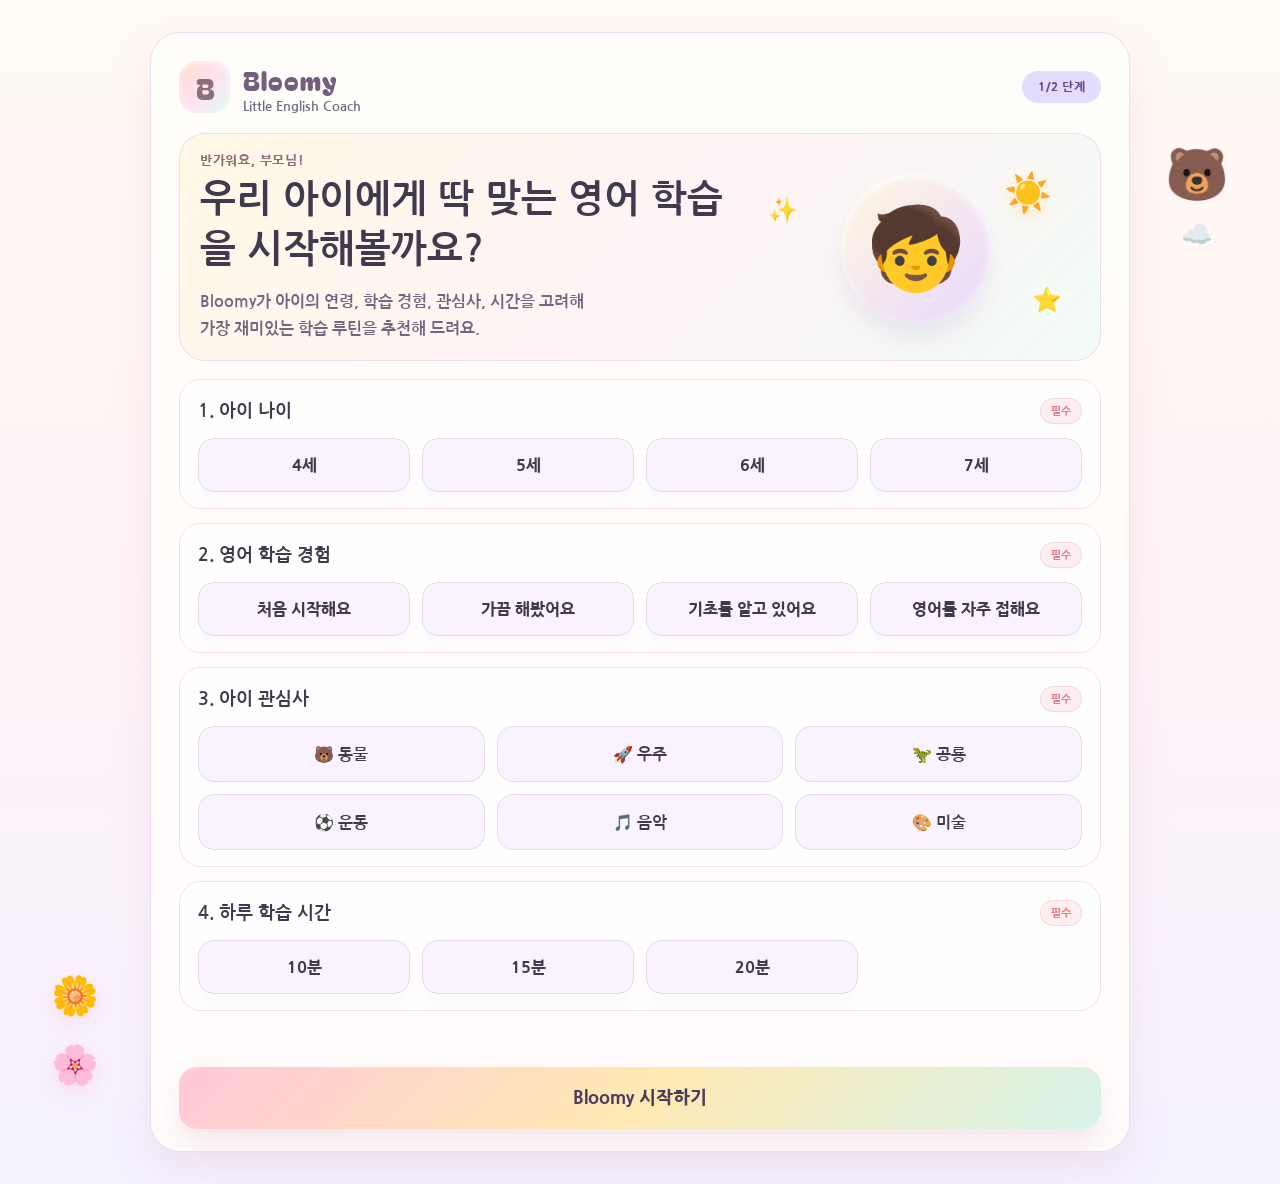
==== learning/index.html @ 1f830847 "feat: add BLOOMY learning frontend and content" ====
<!DOCTYPE html>
<html lang="ko">
  <head>
    <meta charset="UTF-8" />
    <meta name="viewport" content="width=device-width, initial-scale=1.0" />
    <title>Bloomy - 맞춤형 영어 학습</title>
    <link rel="preconnect" href="https://fonts.googleapis.com" />
    <link rel="preconnect" href="https://fonts.gstatic.com" crossorigin />
    <link href="https://fonts.googleapis.com/css2?family=Bagel+Fat+One&family=Nanum+Gothic:wght@400;700;800&display=swap" rel="stylesheet" />
    <link rel="stylesheet" href="./css/style.css" />
  </head>
  <body>
    <div class="page-shell">
      <div class="decor decor-left" aria-hidden="true">
        <span class="flower flower-lg">🌼</span>
        <span class="flower flower-sm">🌸</span>
      </div>
      <div class="decor decor-right" aria-hidden="true">
        <span class="bear">🐻</span>
        <span class="cloud">☁️</span>
      </div>

      <main class="app-card">
        <header class="topbar">
          <div class="brand-wrap">
            <div class="brand-mark">B</div>
            <div>
              <p class="brand-name">Bloomy</p>
              <p class="brand-subtitle">Little English Coach</p>
            </div>
          </div>
          <span id="stepBadge" class="step-badge">1/2 단계</span>
        </header>

        <section id="profileScreen" class="screen active-screen">
          <section class="hero">
            <div class="hero-text">
              <p class="eyebrow">반가워요, 부모님!</p>
              <h1>우리 아이에게 딱 맞는 영어 학습을 시작해볼까요?</h1>
              <p class="hero-description">
                Bloomy가 아이의 연령, 학습 경험, 관심사, 시간을 고려해<br />
                가장 재미있는 학습 루틴을 추천해 드려요.
              </p>
            </div>
            <div class="hero-illustration" aria-hidden="true">
              <div class="sun">☀️</div>
              <div class="kid-bubble">🧒</div>
              <div class="sparkles">
                <span>✨</span>
                <span>⭐</span>
              </div>
            </div>
          </section>

          <form id="onboardingForm" novalidate>
            <section class="form-section">
              <div class="section-title-row">
                <h2>1. 아이 나이</h2>
                <span class="required-dot">필수</span>
              </div>
              <div class="choice-grid age-grid" data-group="age">
                <button type="button" class="choice-btn" data-value="4세">4세</button>
                <button type="button" class="choice-btn" data-value="5세">5세</button>
                <button type="button" class="choice-btn" data-value="6세">6세</button>
                <button type="button" class="choice-btn" data-value="7세">7세</button>
              </div>
            </section>

            <section class="form-section">
              <div class="section-title-row">
                <h2>2. 영어 학습 경험</h2>
                <span class="required-dot">필수</span>
              </div>
              <div class="choice-grid experience-grid" data-group="experience">
                <button type="button" class="choice-btn" data-value="처음 시작해요">처음 시작해요</button>
                <button type="button" class="choice-btn" data-value="가끔 해봤어요">가끔 해봤어요</button>
                <button type="button" class="choice-btn" data-value="기초를 알고 있어요">기초를 알고 있어요</button>
                <button type="button" class="choice-btn" data-value="영어를 자주 접해요">영어를 자주 접해요</button>
              </div>
            </section>

            <section class="form-section">
              <div class="section-title-row">
                <h2>3. 아이 관심사</h2>
                <span class="required-dot">필수</span>
              </div>
              <div class="interest-grid">
                <label class="interest-item">
                  <input type="checkbox" value="동물" />
                  <span>🐻 동물</span>
                </label>
                <label class="interest-item">
                  <input type="checkbox" value="우주" />
                  <span>🚀 우주</span>
                </label>
                <label class="interest-item">
                  <input type="checkbox" value="공룡" />
                  <span>🦖 공룡</span>
                </label>
                <label class="interest-item">
                  <input type="checkbox" value="운동" />
                  <span>⚽ 운동</span>
                </label>
                <label class="interest-item">
                  <input type="checkbox" value="음악" />
                  <span>🎵 음악</span>
                </label>
                <label class="interest-item">
                  <input type="checkbox" value="미술" />
                  <span>🎨 미술</span>
                </label>
              </div>
            </section>

            <section class="form-section">
              <div class="section-title-row">
                <h2>4. 하루 학습 시간</h2>
                <span class="required-dot">필수</span>
              </div>
              <div class="choice-grid time-grid" data-group="studyTime">
                <button type="button" class="choice-btn" data-value="10분">10분</button>
                <button type="button" class="choice-btn" data-value="15분">15분</button>
                <button type="button" class="choice-btn" data-value="20분">20분</button>
              </div>
            </section>

            <div id="formMessage" class="form-message" role="alert" aria-live="polite"></div>

            <button type="submit" class="submit-btn">Bloomy 시작하기</button>
          </form>
        </section>

        <section id="diagnosisScreen" class="screen hidden-screen" aria-live="polite">
          <div class="diagnosis-header">
            <div>
              <p class="eyebrow">초기 진단</p>
              <h2>우리 아이의 영어 학습 시작점을 알아봐요</h2>
            </div>
            <span class="progress-pill">2/2 단계</span>
          </div>

          <div id="diagnosisMessage" class="form-message diagnosis-message" role="alert" aria-live="polite"></div>

          <div class="diagnosis-questions">
            <article class="question-card" data-question="q1">
              <h3>1. 아이가 영어 알파벳을 어느 정도 알고 있나요?</h3>
              <div class="answer-list">
                <button type="button" class="answer-btn" data-question="q1" data-value="알파벳을 거의 몰라요.">알파벳을 거의 몰라요.</button>
                <button type="button" class="answer-btn" data-question="q1" data-value="일부 알파벳을 알아요.">일부 알파벳을 알아요.</button>
                <button type="button" class="answer-btn" data-question="q1" data-value="대문자와 소문자를 대부분 알아요.">대문자와 소문자를 대부분 알아요.</button>
                <button type="button" class="answer-btn" data-question="q1" data-value="알파벳을 읽고 말할 수 있어요.">알파벳을 읽고 말할 수 있어요.</button>
              </div>
            </article>

            <article class="question-card" data-question="q2">
              <h3>2. 파닉스(알파벳 소리)를 접해본 적이 있나요?</h3>
              <div class="answer-list">
                <button type="button" class="answer-btn" data-question="q2" data-value="아직 접해본 적 없어요.">아직 접해본 적 없어요.</button>
                <button type="button" class="answer-btn" data-question="q2" data-value="노래나 영상으로 들어봤어요.">노래나 영상으로 들어봤어요.</button>
                <button type="button" class="answer-btn" data-question="q2" data-value="알파벳 소리를 조금 알아요.">알파벳 소리를 조금 알아요.</button>
                <button type="button" class="answer-btn" data-question="q2" data-value="간단한 단어의 소리를 읽어본 적 있어요.">간단한 단어의 소리를 읽어본 적 있어요.</button>
              </div>
            </article>

            <article class="question-card" data-question="q3">
              <h3>3. 영어 그림책이나 리더스를 읽어본 경험이 있나요?</h3>
              <div class="answer-list">
                <button type="button" class="answer-btn" data-question="q3" data-value="거의 없어요.">거의 없어요.</button>
                <button type="button" class="answer-btn" data-question="q3" data-value="그림 위주로 함께 본 적 있어요.">그림 위주로 함께 본 적 있어요.</button>
                <button type="button" class="answer-btn" data-question="q3" data-value="영어 단어가 있는 책을 함께 읽어요.">영어 단어가 있는 책을 함께 읽어요.</button>
                <button type="button" class="answer-btn" data-question="q3" data-value="간단한 영어 문장을 읽어본 적 있어요.">간단한 영어 문장을 읽어본 적 있어요.</button>
              </div>
            </article>

            <article class="question-card" data-question="q4">
              <h3>4. 영어로 간단한 질문을 하면 아이가 어떻게 반응하나요?</h3>
              <div class="answer-list">
                <button type="button" class="answer-btn" data-question="q4" data-value="거의 반응하지 않아요.">거의 반응하지 않아요.</button>
                <button type="button" class="answer-btn" data-question="q4" data-value="표정이나 행동으로 반응해요.">표정이나 행동으로 반응해요.</button>
                <button type="button" class="answer-btn" data-question="q4" data-value="한국어로 대답해요.">한국어로 대답해요.</button>
                <button type="button" class="answer-btn" data-question="q4" data-value="영어 단어나 짧은 문장으로 대답해요.">영어 단어나 짧은 문장으로 대답해요.</button>
              </div>
            </article>

            <article class="question-card" data-question="q5">
              <h3>5. 아이가 익숙한 영어 단어나 표현을 얼마나 이해하나요?</h3>
              <div class="answer-list">
                <button type="button" class="answer-btn" data-question="q5" data-value="아는 표현이 거의 없어요.">아는 표현이 거의 없어요.</button>
                <button type="button" class="answer-btn" data-question="q5" data-value="인사나 간단한 단어를 알아들어요.">인사나 간단한 단어를 알아들어요.</button>
                <button type="button" class="answer-btn" data-question="q5" data-value="익숙한 단어와 짧은 표현을 이해해요.">익숙한 단어와 짧은 표현을 이해해요.</button>
                <button type="button" class="answer-btn" data-question="q5" data-value="간단한 영어 지시나 문장을 이해해요.">간단한 영어 지시나 문장을 이해해요.</button>
              </div>
            </article>
          </div>

          <div class="step-actions">
            <button type="button" id="backToProfileBtn" class="secondary-btn">이전 단계</button>
            <button type="button" id="nextDiagnosisBtn" class="submit-btn small-btn" disabled>결과 확인하기</button>
          </div>
        </section>

        <aside id="resultSummary" class="summary-card hidden" aria-live="polite">
          <div class="summary-header">
            <span class="summary-icon">🌟</span>
            <h3>초기 학습 단계 가설</h3>
          </div>
          <p class="summary-note">2주간의 실제 학습 반응을 통해 조정됩니다.</p>
          <ul id="summaryList" class="summary-list"></ul>
          <div class="summary-actions">
            <button type="button" id="showCurriculumBtn" class="submit-btn small-btn">맞춤 커리큘럼 확인하기</button>
          </div>
        </aside>

        <section id="curriculumScreen" class="screen hidden-screen">
          <div class="curriculum-header">
            <div>
              <p class="eyebrow">예시 커리큘럼</p>
              <h2>우리 아이 맞춤 영어 학습 플랜</h2>
            </div>
            <span class="progress-pill">4주 플랜</span>
          </div>

          <div class="curriculum-note-box">
            <p>
              이 커리큘럼은 현재 입력한 아이 정보와 진단 답변을 바탕으로 구성한
              프론트엔드 예시 화면입니다. AI가 실제로 생성한 결과가 아니라, 이후 백엔드와 연결할 수 있는 구조로 준비한 예시입니다.
            </p>
          </div>

          <div id="curriculumProfile" class="profile-summary-grid"></div>

          <div id="curriculumList" class="curriculum-list"></div>

          <div class="step-actions">
            <button type="button" id="backToDiagnosisBtn" class="secondary-btn">이전으로</button>
            <button type="button" id="curriculumParentDashboardBtn" class="secondary-btn">부모님 리포트</button>
            <button type="button" id="goTodayLearningBtn" class="submit-btn small-btn">오늘의 학습 시작하기</button>
          </div>
        </section>

        <section id="todayLearningScreen" class="screen hidden-screen">
          <div class="curriculum-header">
            <div>
              <p class="eyebrow">오늘의 학습</p>
              <h2>오늘의 Bloomy 미니 러닝</h2>
            </div>
            <span class="progress-pill">맞춤형 예시</span>
          </div>

          <div class="learning-progress-wrap" aria-live="polite">
            <div class="learning-progress-label"><span id="learningProgressLabel">학습 홈</span><span id="learningStarCount">⭐ 0</span></div>
            <div class="learning-progress-track"><span id="learningProgressBar"></span></div>
          </div>

          <div class="learning-step learning-home-page">
            <div class="learning-home-rocket" aria-hidden="true">🚀</div>
            <p class="eyebrow">오늘의 미션</p>
            <h3>별을 모으러 출발해 볼까요?</h3>
            <p id="todayLearningSummary" class="learning-summary">관심사에 맞춘 오늘의 영어 학습을 준비했어요.</p>
            <p id="learningStorageMessage" class="storage-message hidden" role="status"></p>
            <div class="home-mission-list"><span>📚 단어 3개</span><span>💬 표현 2개</span><span>🧩 퀴즈 3개</span></div>
            <div class="home-stats-grid" aria-live="polite">
              <div class="home-stat-card"><span>오늘 진행</span><strong id="todayProgressValue">0%</strong></div>
              <div class="home-stat-card"><span>오늘 상태</span><strong id="todayStatusValue">학습 전</strong></div>
              <div class="home-stat-card"><span>이번 주</span><strong id="weeklyDaysValue">0일</strong></div>
              <div class="home-stat-card"><span>연속 학습</span><strong id="streakValue">0일</strong></div>
              <div class="home-stat-card"><span>배운 단어</span><strong id="totalWordsValue">0개</strong></div>
              <div class="home-stat-card"><span>배운 표현</span><strong id="totalPhrasesValue">0개</strong></div>
              <div class="home-stat-card"><span>최근 정답률</span><strong id="recentAccuracyValue">데이터 없음</strong></div>
            </div>
            <section class="recommendation-card" aria-live="polite">
              <div class="recommendation-title-row"><div><p class="eyebrow">오늘의 맞춤 추천</p><h4 id="recommendationTitle">추천을 준비하고 있어요</h4></div><span id="recommendationLevel" class="level-badge">진단 기반</span></div>
              <p id="recommendationReason" class="recommendation-reason"></p>
              <div class="recommendation-details"><p><strong>추천 단어</strong><span id="recommendedWords">데이터 없음</span></p><p><strong>추천 표현</strong><span id="recommendedPhrases">데이터 없음</span></p><p><strong>예상 시간</strong><span id="recommendedTime">데이터 없음</span></p><p><strong>학습 개선점</strong><span id="recommendedImprovement">이전 기록이 아직 없어요.</span></p></div>
              <p id="recommendationSource" class="recommendation-source">브라우저 학습 기록 기반 규칙 추천 · AI 코치 계정 연결 후 분석할 수 있어요.</p>
              <div class="ai-recommendation-controls"><p id="aiRecommendationStatus" class="ai-status" role="status">부모님 대시보드에서 계정을 연결하면 AI 코치 분석을 사용할 수 있어요.</p><button type="button" id="refreshAiRecommendationBtn" class="secondary-btn">AI 코치 분석 다시 받기 ✨</button></div>
            </section>
            <button type="button" id="startLearningPagesBtn" class="submit-btn learning-primary-btn">학습 시작하기 🌟</button>
            <button type="button" id="parentDashboardBtn" class="secondary-btn dashboard-entry-btn">부모님 학습 대시보드 📊</button>
          </div>

          <div class="learning-step">
            <div class="learning-step-header">
              <span class="step-number">STEP 1</span>
              <h3>오늘의 영어 단어</h3>
            </div>
            <div id="wordCardList" class="word-card-list"></div>
            <div class="learning-nav"><button type="button" id="wordBackBtn" class="secondary-btn">학습 홈</button><button type="button" id="wordNextBtn" class="submit-btn small-btn">다음: 표현 배우기</button></div>
          </div>

          <div class="learning-step">
            <div class="learning-step-header">
              <span class="step-number">STEP 2</span>
              <h3>영어 표현 따라 하기</h3>
            </div>
            <div id="phraseList" class="phrase-list"></div>
            <div class="learning-nav"><button type="button" id="phraseBackBtn" class="secondary-btn">이전: 단어</button><button type="button" id="phraseNextBtn" class="submit-btn small-btn">다음: 그림 퀴즈</button></div>
          </div>

          <div class="learning-step">
            <div class="learning-step-header">
              <span class="step-number">STEP 3</span>
              <h3>그림 퀴즈</h3>
            </div>
            <p id="quizQuestionCount" class="quiz-question-count" aria-live="polite"></p>
            <div id="quizList" class="quiz-list"></div>
            <div class="quiz-actions">
              <button type="button" id="checkQuizBtn" class="submit-btn small-btn">다음 문제</button>
            </div>
            <div id="quizFeedback" class="quiz-feedback" aria-live="polite"></div>
            <div class="learning-nav"><button type="button" id="quizBackBtn" class="secondary-btn">이전: 표현</button></div>
          </div>

          <div id="completionStep" class="learning-step completion-step hidden">
            <div class="learning-step-header">
              <span class="step-number">STEP 4</span>
              <h3>오늘의 학습 완료</h3>
            </div>
            <div class="completion-card">
              <div class="star-display">⭐ <span id="finalStarCount">0</span></div>
              <p class="completion-title">오늘의 학습을 잘 마쳤어요!</p>
              <p id="completionSummary" class="completion-summary">오늘 배운 단어와 표현을 다시 한 번 따라 해 보세요.</p>
              <h4>오늘 배운 단어</h4><ul id="completionList" class="completion-list"></ul>
              <h4>오늘 배운 표현</h4><ul id="completionPhraseList" class="completion-list"></ul>
              <div class="learning-nav"><button type="button" id="completionBackBtn" class="secondary-btn">퀴즈 다시 보기</button><button type="button" id="completionHomeBtn" class="submit-btn small-btn">홈으로 돌아가기</button></div>
            </div>
          </div>

          <div class="step-actions">
            <button type="button" id="learningHomeBtn" class="secondary-btn">학습 홈</button>
          </div>
          <p class="image-attribution">All emojis designed by <a href="https://openmoji.org" target="_blank" rel="noreferrer">OpenMoji</a> – the open-source emoji and icon project. License: <a href="https://creativecommons.org/licenses/by-sa/4.0/" target="_blank" rel="noreferrer">CC BY-SA 4.0</a></p>
        </section>

        <section id="parentDashboardScreen" class="screen hidden-screen" aria-live="polite">
          <div class="curriculum-header dashboard-header">
            <div><p class="eyebrow">보호자 전용</p><h2>우리 아이 학습 리포트</h2><p id="dashboardProfileLine" class="dashboard-profile-line"></p></div>
            <span class="progress-pill">실제 저장 기록</span>
          </div>
          <p id="dashboardStorageMessage" class="storage-message hidden" role="status"></p>
          <section class="dashboard-section"><h3>전체 학습 현황</h3><div id="dashboardSummaryCards" class="dashboard-summary-grid"></div></section>
          <section class="dashboard-section"><div class="dashboard-section-heading"><h3>이번 주 학습</h3><p id="weeklySummaryText">이번 주 기록을 모으고 있어요.</p></div><div id="weeklyChart" class="weekly-chart" aria-label="요일별 학습 시간"></div></section>
          <section class="dashboard-section dashboard-columns">
            <article class="dashboard-panel"><h3>단어 성취도</h3><div id="wordAchievementList" class="achievement-list"></div></article>
            <article class="dashboard-panel"><h3>복습하면 좋은 단어</h3><div id="weakWordList" class="weak-word-list"></div></article>
          </section>
          <section class="dashboard-section ai-connection-panel">
            <div><p class="eyebrow">보호자 계정</p><h3>AI 코치 연결</h3><p>계정은 AI 요청 인증에만 사용해요. 아이 이름은 AI 분석 요청에 포함하지 않습니다.</p></div>
            <p id="aiAuthStatus" class="ai-status" role="status">로그인하면 서버 AI 코치 분석을 사용할 수 있어요.</p>
            <form id="aiAuthForm" class="ai-auth-form">
              <label>이메일<input id="aiAuthEmail" name="email" type="email" autocomplete="email" required maxlength="254"></label>
              <label>비밀번호<input id="aiAuthPassword" name="password" type="password" autocomplete="current-password" required minlength="6" maxlength="128"></label>
              <div class="ai-auth-actions"><button type="submit" id="aiAuthSubmitBtn" class="submit-btn small-btn">로그인</button><button type="button" id="aiAuthModeBtn" class="secondary-btn">계정 만들기</button></div>
            </form>
            <button type="button" id="aiAuthDisconnectBtn" class="secondary-btn hidden">연결 해제</button>
          </section>
          <section class="dashboard-section recommendation-card"><div class="recommendation-title-row"><div><p class="eyebrow">학습 분석</p><h3 id="dashboardAnalysisTitle">기록을 분석하고 있어요</h3></div><span id="dashboardRecommendationLevel" class="level-badge">진단 기반</span></div><p id="dashboardAnalysisText" class="recommendation-reason"></p><div class="ai-analysis-grid"><article><strong>잘하고 있는 점</strong><p id="aiStrengthsText">기록이 부족해 아직 분석할 수 없어요.</p></article><article><strong>함께 연습할 점</strong><p id="aiSupportNeedsText">기록이 부족해 아직 분석할 수 없어요.</p></article><article><strong>다음 학습</strong><p id="aiNextLearningText">관심사 기반 규칙 추천을 준비했어요.</p></article></div><div id="dashboardFeedback" class="parent-feedback-grid"></div><p id="dashboardAiSource" class="recommendation-source">브라우저 학습 기록 기반 규칙 분석 · AI 코치 미연결</p><button type="button" id="dashboardAiRefreshBtn" class="secondary-btn">AI 분석 다시 받기 ✨</button></section>
          <div class="step-actions dashboard-actions"><button type="button" id="dashboardBackBtn" class="secondary-btn">이전 화면으로</button><button type="button" id="dashboardRefreshBtn" class="submit-btn small-btn">기록 새로고침</button></div>
        </section>
      </main>
    </div>

    <script src="./js/learning-data.js"></script>
    <script src="./js/recommendation.js"></script>
    <script src="./js/app.js"></script>
  </body>
</html>
---- learning/css/style.css ----
:root {
  --bg-cream: #fffaf3;
  --bg-pink: #ffe9f0;
  --lavender: #e4dcff;
  --mint: #dffaf1;
  --yellow: #fff0b3;
  --peach: #ffd9c7;
  --soft-pink: #ffc7d9;
  --text-main: #3f3a4d;
  --text-soft: #6d6880;
  --card-white: #fffdfb;
  --line: #f0dfe8;
  --shadow: 0 18px 40px rgba(210, 160, 182, 0.18);
  --button-default: #f9f3ff;
  --button-selected: linear-gradient(135deg, #ffd9c7 0%, #ffe9f0 50%, #dffaf1 100%);
  --button-border: #e9d9ed;
  --danger: #ea7b88;
  --success: #67b99a;
  --disabled: #efe8f3;
  --disabled-text: #9c8faa;
}

* {
  box-sizing: border-box;
}

html {
  scroll-behavior: smooth;
}

body {
  margin: 0;
  font-family: "Nanum Gothic", sans-serif;
  background: linear-gradient(180deg, #fffaf3 0%, #fff3f7 50%, #f5f1ff 100%);
  color: var(--text-main);
}

button,
input {
  font: inherit;
}

.page-shell {
  min-height: 100vh;
  position: relative;
  display: flex;
  align-items: center;
  justify-content: center;
  padding: 32px 18px;
  overflow: hidden;
}

.decor {
  position: absolute;
  display: flex;
  align-items: center;
  justify-content: center;
  z-index: 0;
  pointer-events: none;
}

.decor-left {
  left: 4%;
  bottom: 8%;
  flex-direction: column;
  gap: 20px;
}

.decor-right {
  right: 4%;
  top: 12%;
  flex-direction: column;
  gap: 12px;
}

.flower {
  display: inline-block;
  font-size: clamp(2rem, 3vw, 3rem);
  filter: drop-shadow(0 6px 10px rgba(255, 184, 216, 0.4));
}

.bear {
  font-size: clamp(2.6rem, 4vw, 4rem);
}

.cloud {
  font-size: clamp(1.5rem, 2vw, 2.2rem);
}

.app-card {
  position: relative;
  z-index: 1;
  width: min(100%, 980px);
  background: rgba(255, 253, 251, 0.9);
  border: 1px solid rgba(233, 217, 237, 0.8);
  border-radius: 30px;
  box-shadow: var(--shadow);
  padding: 28px 28px 22px;
  backdrop-filter: blur(4px);
}

.topbar {
  display: flex;
  align-items: center;
  justify-content: space-between;
  gap: 16px;
  margin-bottom: 20px;
}

.brand-wrap {
  display: flex;
  align-items: center;
  gap: 12px;
}

.brand-mark {
  width: 52px;
  height: 52px;
  border-radius: 18px;
  display: flex;
  align-items: center;
  justify-content: center;
  background: linear-gradient(135deg, #ffd9c7 0%, #ffe2f1 50%, #dffaf1 100%);
  box-shadow: inset 0 2px 8px rgba(255, 255, 255, 0.7);
  font-family: "Bagel Fat One", cursive;
  font-size: 1.8rem;
  color: #8b6f7b;
}

.brand-name {
  margin: 0;
  font-family: "Bagel Fat One", cursive;
  font-size: clamp(1.3rem, 2vw, 2rem);
  color: #715f7d;
  letter-spacing: 0.04em;
}

.brand-subtitle {
  margin: 2px 0 0;
  color: var(--text-soft);
  font-size: 0.8rem;
  font-weight: 700;
}

.step-badge,
.progress-pill {
  background: var(--lavender);
  color: #604d8f;
  border-radius: 999px;
  padding: 10px 16px;
  font-size: 0.75rem;
  font-weight: 800;
  letter-spacing: 0.04em;
}

.hero {
  display: grid;
  grid-template-columns: 1.3fr 0.8fr;
  gap: 20px;
  align-items: center;
  background: linear-gradient(135deg, rgba(255, 242, 196, 0.4), rgba(255, 233, 240, 0.5), rgba(223, 250, 241, 0.4));
  border: 1px solid rgba(235, 220, 240, 0.9);
  border-radius: 26px;
  padding: 20px 20px 18px;
  margin-bottom: 18px;
}

.eyebrow {
  margin: 0 0 8px;
  color: #8d6d7c;
  font-size: 0.8rem;
  font-weight: 800;
  letter-spacing: 0.05em;
  text-transform: uppercase;
}

.hero h1,
.diagnosis-header h2 {
  margin: 0;
  font-size: clamp(1.8rem, 3vw, 2.7rem);
  line-height: 1.3;
  color: var(--text-main);
}

.hero-description {
  margin: 14px 0 0;
  color: var(--text-soft);
  line-height: 1.7;
  font-size: 0.98rem;
  font-weight: 700;
}

.hero-illustration {
  position: relative;
  display: flex;
  align-items: center;
  justify-content: center;
  min-height: 180px;
}

.sun {
  position: absolute;
  top: 10px;
  right: 28px;
  font-size: clamp(2rem, 3vw, 3rem);
  filter: drop-shadow(0 6px 10px rgba(255, 210, 100, 0.45));
}

.kid-bubble {
  position: relative;
  display: flex;
  align-items: center;
  justify-content: center;
  width: 150px;
  height: 150px;
  border-radius: 50%;
  background: linear-gradient(135deg, #fff7df 0%, #e9d8ff 100%);
  box-shadow: inset 0 4px 10px rgba(255, 255, 255, 0.9), 0 18px 22px rgba(172, 154, 206, 0.18);
  font-size: 5rem;
}

.sparkles {
  position: absolute;
  inset: 0;
  font-size: 1.5rem;
}

.sparkles span:nth-child(1) {
  position: absolute;
  left: 16px;
  top: 36px;
}

.sparkles span:nth-child(2) {
  position: absolute;
  right: 18px;
  bottom: 24px;
}

#onboardingForm {
  display: flex;
  flex-direction: column;
  gap: 14px;
}

.form-section,
.question-card {
  background: rgba(255, 255, 255, 0.72);
  border: 1px solid var(--line);
  border-radius: 22px;
  padding: 18px 18px 16px;
}

.section-title-row {
  display: flex;
  align-items: center;
  justify-content: space-between;
  gap: 12px;
  margin-bottom: 14px;
}

.section-title-row h2 {
  margin: 0;
  font-size: 1.15rem;
  color: var(--text-main);
}

.required-dot {
  background: rgba(234, 123, 136, 0.12);
  color: var(--danger);
  border: 1px solid rgba(234, 123, 136, 0.2);
  border-radius: 999px;
  padding: 6px 10px;
  font-size: 0.7rem;
  font-weight: 800;
}

.choice-grid {
  display: grid;
  grid-template-columns: repeat(4, minmax(120px, 1fr));
  gap: 12px;
}

.choice-btn,
.answer-btn,
.secondary-btn {
  appearance: none;
  border: 1.5px solid var(--button-border);
  background: var(--button-default);
  color: var(--text-main);
  min-height: 54px;
  border-radius: 16px;
  font-weight: 800;
  cursor: pointer;
  transition: transform 0.2s ease, box-shadow 0.2s ease, border-color 0.2s ease;
  box-shadow: 0 8px 18px rgba(157, 139, 180, 0.05);
}

.choice-btn:hover,
.choice-btn:focus-visible,
.answer-btn:hover,
.answer-btn:focus-visible,
.secondary-btn:hover,
.secondary-btn:focus-visible {
  transform: translateY(-1px);
  border-color: rgba(148, 128, 202, 0.45);
  outline: none;
}

.choice-btn.selected,
.answer-btn.selected {
  background: var(--button-selected);
  border-color: rgba(138, 116, 165, 0.5);
  box-shadow: 0 10px 20px rgba(218, 171, 196, 0.2);
}

.interest-grid {
  display: grid;
  grid-template-columns: repeat(3, minmax(120px, 1fr));
  gap: 12px;
}

.interest-item {
  display: flex;
  align-items: center;
  justify-content: center;
  gap: 10px;
  min-height: 56px;
  border: 1.5px solid var(--button-border);
  background: var(--button-default);
  border-radius: 16px;
  cursor: pointer;
  transition: all 0.2s ease;
  padding: 0 12px;
  font-weight: 700;
  color: var(--text-main);
}

.interest-item input {
  display: none;
}

.interest-item:has(input:checked) {
  background: linear-gradient(135deg, #dffaf1 0%, #e9deff 100%);
  border-color: rgba(103, 185, 154, 0.6);
  box-shadow: 0 10px 20px rgba(103, 185, 154, 0.12);
}

.form-message {
  min-height: 24px;
  display: flex;
  align-items: center;
  font-size: 0.9rem;
  font-weight: 700;
  color: var(--danger);
  margin-top: 4px;
}

.form-message.success {
  color: var(--success);
}

.submit-btn {
  border: none;
  background: linear-gradient(135deg, #ffc8d9 0%, #ffe9b3 50%, #d6f4ea 100%);
  color: #4c3d5e;
  min-height: 62px;
  border-radius: 18px;
  font-size: 1.1rem;
  font-weight: 900;
  cursor: pointer;
  box-shadow: 0 14px 25px rgba(218, 171, 196, 0.25);
  transition: transform 0.2s ease, box-shadow 0.2s ease;
}

.submit-btn:hover,
.submit-btn:focus-visible {
  transform: translateY(-1px);
  box-shadow: 0 18px 30px rgba(218, 171, 196, 0.3);
  outline: none;
}

.submit-btn:disabled {
  background: var(--disabled);
  color: var(--disabled-text);
  cursor: not-allowed;
  box-shadow: none;
}

.small-btn {
  min-height: 54px;
  padding: 0 18px;
}

.secondary-btn {
  min-height: 54px;
  padding: 0 18px;
  background: #fdf7ff;
}

.summary-card {
  margin-top: 18px;
  background: linear-gradient(135deg, rgba(255, 247, 214, 0.7), rgba(232, 225, 255, 0.8), rgba(223, 250, 241, 0.7));
  border: 1px solid rgba(216, 198, 244, 0.9);
  border-radius: 22px;
  padding: 18px 18px 10px;
}

.summary-card.hidden,
.hidden-screen,
.screen:not(.active-screen) {
  display: none;
}

.summary-header {
  display: flex;
  align-items: center;
  gap: 10px;
  margin-bottom: 10px;
}

.summary-header h3 {
  margin: 0;
  font-size: 1.15rem;
}

.summary-icon {
  font-size: 1.3rem;
}

.summary-list {
  margin: 0;
  padding-left: 20px;
  color: var(--text-main);
  line-height: 1.8;
  font-weight: 700;
}

.summary-note {
  margin: 0 0 12px;
  color: var(--text-soft);
  font-weight: 700;
}

.screen {
  display: block;
}

.diagnosis-header {
  display: flex;
  align-items: center;
  justify-content: space-between;
  gap: 16px;
  margin-bottom: 18px;
  padding-bottom: 10px;
  border-bottom: 1px solid rgba(234, 216, 236, 0.9);
}

.diagnosis-header h2 {
  font-size: clamp(1.4rem, 2.4vw, 2.2rem);
}

.diagnosis-questions {
  display: flex;
  flex-direction: column;
  gap: 16px;
}

.question-card h3 {
  margin: 0 0 14px;
  font-size: 1.08rem;
  line-height: 1.5;
}

.answer-list {
  display: grid;
  grid-template-columns: repeat(2, minmax(180px, 1fr));
  gap: 12px;
}

.answer-btn {
  text-align: left;
  padding: 14px 16px;
  min-height: 60px;
  display: flex;
  align-items: center;
  justify-content: flex-start;
  line-height: 1.5;
}

.diagnosis-message {
  margin-bottom: 12px;
}

.step-actions {
  display: flex;
  justify-content: space-between;
  gap: 12px;
  margin-top: 18px;
}

.summary-actions {
  margin-top: 12px;
}

.curriculum-header {
  display: flex;
  align-items: center;
  justify-content: space-between;
  gap: 16px;
  margin-bottom: 18px;
  padding-bottom: 12px;
  border-bottom: 1px solid rgba(234, 216, 236, 0.9);
}

.curriculum-header h2 {
  margin: 0;
  font-size: clamp(1.5rem, 2.5vw, 2.3rem);
}

.curriculum-note-box,
.today-task-box {
  background: rgba(255, 250, 243, 0.8);
  border: 1px solid rgba(233, 217, 237, 0.8);
  border-radius: 18px;
  padding: 14px 16px;
  color: var(--text-soft);
  line-height: 1.7;
  font-weight: 700;
}

.profile-summary-grid {
  display: grid;
  grid-template-columns: repeat(2, minmax(180px, 1fr));
  gap: 12px;
  margin: 16px 0 18px;
}

.profile-summary-item {
  background: linear-gradient(135deg, rgba(255, 233, 240, 0.9), rgba(223, 250, 241, 0.7));
  border: 1px solid rgba(233, 217, 237, 0.8);
  border-radius: 16px;
  padding: 12px 14px;
}

.profile-summary-item label {
  display: block;
  font-size: 0.72rem;
  color: var(--text-soft);
  font-weight: 800;
  margin-bottom: 4px;
}

.profile-summary-item strong {
  font-size: 0.98rem;
  color: var(--text-main);
}

.curriculum-list {
  display: flex;
  flex-direction: column;
  gap: 12px;
  margin-top: 18px;
}

.curriculum-week {
  border: 1px solid rgba(233, 217, 237, 0.9);
  border-radius: 20px;
  background: rgba(255, 255, 255, 0.7);
  overflow: hidden;
}

.curriculum-week button {
  width: 100%;
  border: none;
  background: transparent;
  text-align: left;
  cursor: pointer;
  padding: 0;
  color: inherit;
}

.week-summary {
  display: flex;
  align-items: center;
  justify-content: space-between;
  gap: 14px;
  padding: 18px 18px 16px;
  background: linear-gradient(135deg, rgba(255, 242, 196, 0.45), rgba(255, 233, 240, 0.55), rgba(223, 250, 241, 0.5));
}

.week-badge {
  display: inline-flex;
  align-items: center;
  justify-content: center;
  width: 52px;
  height: 52px;
  border-radius: 16px;
  background: linear-gradient(135deg, #ffd9c7, #fff1c9);
  font-weight: 900;
  color: #6a5370;
  font-size: 1.1rem;
}

.week-info {
  flex: 1;
}

.week-info h3 {
  margin: 0 0 6px;
  font-size: 1.1rem;
}

.week-info p {
  margin: 0;
  color: var(--text-soft);
  font-weight: 700;
  line-height: 1.5;
}

.week-toggle {
  font-size: 1.8rem;
  color: #75657d;
  line-height: 1;
}

.week-detail {
  display: none;
  padding: 0 18px 18px;
}

.curriculum-week.open .week-detail {
  display: block;
}

.week-detail h4 {
  margin: 0 0 8px;
  font-size: 1rem;
  color: var(--text-main);
}

.week-detail ul {
  margin: 0;
  padding-left: 18px;
  color: var(--text-main);
  line-height: 1.8;
  font-weight: 700;
}

.week-detail .time-pill {
  display: inline-block;
  margin-top: 10px;
  background: rgba(228, 220, 255, 0.7);
  color: #5d4f86;
  border-radius: 999px;
  padding: 8px 10px;
  font-size: 0.74rem;
  font-weight: 800;
}

.today-learning-card {
  display: flex;
  align-items: center;
  gap: 16px;
  background: linear-gradient(135deg, rgba(255, 247, 214, 0.8), rgba(223, 250, 241, 0.75), rgba(232, 225, 255, 0.8));
  border: 1px solid rgba(233, 217, 237, 0.8);
  border-radius: 20px;
  padding: 18px 16px;
  margin-bottom: 16px;
}

.today-learning-icon {
  display: flex;
  align-items: center;
  justify-content: center;
  width: 68px;
  height: 68px;
  border-radius: 18px;
  background: rgba(255, 255, 255, 0.75);
  font-size: 2.3rem;
}

.today-label {
  margin: 0 0 6px;
  font-size: 0.75rem;
  color: var(--text-soft);
  font-weight: 800;
  letter-spacing: 0.05em;
  text-transform: uppercase;
}

.today-learning-card h3 {
  margin: 0 0 6px;
  font-size: 1.2rem;
}

.today-learning-card p {
  margin: 0;
  color: var(--text-main);
  font-weight: 700;
  line-height: 1.6;
}

.today-task-box ul {
  margin: 10px 0 0;
  padding-left: 18px;
  line-height: 1.8;
  color: var(--text-main);
  font-weight: 700;
}

.learning-top-box {
  display: flex;
  align-items: center;
  gap: 14px;
  background: linear-gradient(135deg, rgba(232, 225, 255, 0.75), rgba(223, 250, 241, 0.7), rgba(255, 233, 240, 0.75));
  border: 1px solid rgba(233, 217, 237, 0.8);
  border-radius: 18px;
  padding: 14px 16px;
  margin-bottom: 18px;
}

.learning-progress-wrap {
  margin: 0 0 18px;
  padding: 12px 14px;
  background: rgba(255,255,255,.75);
  border: 1px solid var(--line);
  border-radius: 16px;
}
.learning-progress-label { display:flex; justify-content:space-between; gap:12px; margin-bottom:8px; font-weight:900; color:#665781; }
.learning-progress-track { height:12px; background:#eee8f8; border-radius:999px; overflow:hidden; }
.learning-progress-track span { display:block; height:100%; width:25%; border-radius:inherit; background:linear-gradient(90deg,#ffc8d9,#ffe9b3,#bfeedd); transition:width .25s ease; }
.learning-nav { display:flex; justify-content:space-between; gap:12px; margin-top:16px; }
.learning-nav > * { flex:1; }
.quiz-question-count { margin:0 0 10px; font-weight:900; color:#665781; }
.quiz-option { font-size:1.1rem; min-height:60px; }
.quiz-option:disabled { cursor:default; opacity:1; }
.learning-step h4 { color:var(--text-main); }

.mini-rocket {
  width: 58px;
  height: 58px;
  display: flex;
  align-items: center;
  justify-content: center;
  border-radius: 18px;
  background: rgba(255, 255, 255, 0.75);
  font-size: 2rem;
}

.learning-subtitle {
  margin: 0;
  color: var(--text-soft);
  font-size: 0.76rem;
  font-weight: 800;
  letter-spacing: 0.06em;
  text-transform: uppercase;
}

.learning-summary {
  margin: 6px 0 0;
  color: var(--text-main);
  font-weight: 700;
  line-height: 1.5;
}

.learning-step {
  background: rgba(255, 255, 255, 0.72);
  border: 1px solid rgba(233, 217, 237, 0.8);
  border-radius: 22px;
  padding: 18px 18px 16px;
  margin-bottom: 16px;
  animation: learning-page-in .28s ease both;
}

@keyframes learning-page-in { from { opacity: 0; transform: translateY(10px) scale(.99); } to { opacity: 1; transform: translateY(0) scale(1); } }
.learning-home-page { min-height:440px; display:flex; flex-direction:column; align-items:center; justify-content:center; text-align:center; background:radial-gradient(circle at 50% 8%,rgba(255,242,196,.78),transparent 38%),linear-gradient(145deg,#fffaf1,#f7f0ff 55%,#effbf7); }
.image-attribution { margin:12px 0 0; color:var(--text-soft); font-size:.72rem; line-height:1.5; text-align:center; }
.image-attribution a { color:#665781; }
.learning-home-page h3 { margin:0; font-size:clamp(1.5rem,3vw,2.2rem); }
.learning-home-page .learning-summary { max-width:540px; font-size:1.05rem; }
.learning-home-page { width:100%; }
.learning-home-rocket { font-size:clamp(4.5rem,12vw,7rem); line-height:1.2; filter:drop-shadow(0 12px 14px rgba(142,111,173,.2)); animation:rocket-float 2.5s ease-in-out infinite; }
@keyframes rocket-float { 50% { transform:translateY(-8px) rotate(3deg); } }
.home-mission-list { display:flex; flex-wrap:wrap; justify-content:center; gap:10px; margin:20px 0; }
.home-mission-list span { padding:10px 14px; border-radius:999px; background:#fff; border:1px solid var(--line); font-weight:800; }
.learning-primary-btn { width:min(100%,360px); min-height:68px; }
.home-stats-grid { width:min(100%,760px); display:grid; grid-template-columns:repeat(4,minmax(0,1fr)); gap:9px; margin:4px 0 16px; }
.home-stat-card { min-height:70px; display:flex; flex-direction:column; justify-content:center; gap:4px; padding:9px 6px; border:1px solid rgba(225,214,238,.9); border-radius:15px; background:rgba(255,255,255,.78); }
.home-stat-card span { color:var(--text-soft); font-size:.72rem; font-weight:800; }
.home-stat-card strong { color:var(--text-main); font-size:1.05rem; }
.recommendation-card { width:min(100%,760px); margin:0 auto 16px; padding:18px; border:1px solid rgba(219,205,239,.9); border-radius:22px; background:linear-gradient(135deg,rgba(255,247,214,.82),rgba(232,225,255,.78),rgba(223,250,241,.8)); text-align:left; }
.recommendation-title-row { display:flex; align-items:center; justify-content:space-between; gap:12px; }
.recommendation-title-row .eyebrow { margin-bottom:4px; }
.recommendation-title-row h4,.recommendation-title-row h3 { margin:0; font-size:1.15rem; }
.level-badge { flex:0 0 auto; padding:8px 11px; border-radius:999px; background:#fff; color:#665781; font-size:.75rem; font-weight:900; }
.recommendation-reason { margin:12px 0; color:var(--text-main); line-height:1.65; font-weight:700; }
.recommendation-details { display:grid; grid-template-columns:repeat(2,minmax(0,1fr)); gap:8px; }
.recommendation-details p { display:flex; flex-direction:column; gap:4px; min-width:0; margin:0; padding:10px; border-radius:13px; background:rgba(255,255,255,.74); line-height:1.45; }
.recommendation-details strong { color:var(--text-soft); font-size:.73rem; }
.recommendation-details span { overflow-wrap:anywhere; font-size:.87rem; font-weight:800; }
.recommendation-source { margin:12px 0 0; color:var(--text-soft); font-size:.72rem; font-weight:700; line-height:1.5; }
.ai-recommendation-controls { display:flex; align-items:center; justify-content:space-between; gap:12px; margin-top:12px; flex-wrap:wrap; }
.ai-status { margin:0; color:var(--text-soft); font-size:.86rem; font-weight:700; line-height:1.5; }
.ai-status[aria-busy="true"]::before { content:"✦ "; color:#8a70d6; animation:bloomy-ai-pulse 1s ease-in-out infinite alternate; }
.ai-connection-panel { display:grid; gap:12px; padding:20px; border:1px solid #ded5f2; border-radius:20px; background:#fff; }
.ai-connection-panel h3 { margin:2px 0 6px; }
.ai-connection-panel p { margin:0; color:var(--text-soft); line-height:1.55; }
.ai-auth-form { display:grid; grid-template-columns:repeat(2,minmax(0,1fr)); gap:12px; }
.ai-auth-form label { display:grid; gap:6px; color:var(--text-main); font-size:.82rem; font-weight:800; }
.ai-auth-form input { width:100%; min-height:46px; padding:10px 12px; border:1px solid #d8d2e5; border-radius:12px; background:#fff; color:var(--text-main); font:inherit; }
.ai-auth-actions { grid-column:1/-1; display:flex; gap:10px; flex-wrap:wrap; }
.ai-analysis-grid { display:grid; grid-template-columns:repeat(3,minmax(0,1fr)); gap:10px; margin:14px 0; }
.ai-analysis-grid article { padding:12px; border-radius:14px; background:rgba(255,255,255,.78); }
.ai-analysis-grid strong { font-size:.8rem; }
.ai-analysis-grid p { margin:6px 0 0; color:var(--text-soft); font-size:.86rem; line-height:1.5; }
@keyframes bloomy-ai-pulse { from { opacity:.4; transform:scale(.9); } to { opacity:1; transform:scale(1.08); } }
.dashboard-entry-btn { width:min(100%,360px); min-height:56px; }
.storage-message { width:min(100%,760px); margin:10px auto; padding:11px 13px; border-radius:13px; background:#fff3e6; color:#885d35; font-size:.85rem; line-height:1.5; font-weight:800; }
.dashboard-header { align-items:flex-start; }
.dashboard-header h2 { margin:0; font-size:clamp(1.5rem,2.5vw,2.2rem); }
.dashboard-profile-line { margin:7px 0 0; color:var(--text-soft); font-size:.9rem; font-weight:700; }
.dashboard-section { margin:18px 0; padding:18px; border:1px solid rgba(233,217,237,.9); border-radius:22px; background:rgba(255,255,255,.76); }
.dashboard-section > h3,.dashboard-section-heading h3,.dashboard-panel h3 { margin:0 0 14px; color:var(--text-main); font-size:1.1rem; }
.dashboard-section-heading { display:flex; align-items:baseline; justify-content:space-between; gap:12px; }
.dashboard-section-heading p { margin:0 0 14px; color:var(--text-soft); font-size:.85rem; font-weight:700; }
.dashboard-summary-grid { display:grid; grid-template-columns:repeat(3,minmax(0,1fr)); gap:10px; }
.dashboard-stat { min-height:86px; padding:13px; border-radius:16px; background:linear-gradient(145deg,#fff7df,#f5f0ff); }
.dashboard-stat span { display:block; margin-bottom:7px; color:var(--text-soft); font-size:.78rem; font-weight:800; }
.dashboard-stat strong { font-size:1.3rem; }
.weekly-chart { display:grid; grid-template-columns:repeat(7,minmax(0,1fr)); gap:8px; min-height:150px; align-items:end; }
.weekly-day { min-width:0; display:flex; flex-direction:column; align-items:center; justify-content:flex-end; gap:6px; height:150px; }
.weekly-day .weekly-value { min-height:16px; color:var(--text-soft); font-size:.68rem; font-weight:800; }
.weekly-bar-track { width:min(100%,38px); height:100px; display:flex; align-items:flex-end; overflow:hidden; border-radius:12px; background:#f0ebf7; }
.weekly-bar { width:100%; min-height:0; border-radius:12px; background:linear-gradient(180deg,#c9b8ee,#a9dfce); transition:height .25s ease; }
.weekly-bar.completed { background:linear-gradient(180deg,#ffd58c,#f5aeca); }
.weekly-day strong { color:var(--text-main); font-size:.75rem; }
.weekly-day small { color:var(--text-soft); font-size:.62rem; }
.dashboard-columns { display:grid; grid-template-columns:repeat(2,minmax(0,1fr)); gap:14px; padding:0; border:0; background:transparent; }
.dashboard-panel { min-width:0; padding:18px; border:1px solid rgba(233,217,237,.9); border-radius:22px; background:rgba(255,255,255,.78); }
.achievement-list,.weak-word-list { display:flex; flex-direction:column; gap:10px; }
.achievement-row,.weak-word-row { padding:11px 12px; border:1px solid rgba(233,217,237,.8); border-radius:14px; background:#fff; }
.achievement-row-top { display:flex; justify-content:space-between; gap:10px; margin-bottom:7px; font-weight:800; }
.achievement-track { height:9px; overflow:hidden; border-radius:999px; background:#eee8f7; }
.achievement-track span { display:block; height:100%; border-radius:inherit; background:linear-gradient(90deg,#ffc8d9,#bfeedd); }
.weak-word-row { display:flex; flex-direction:column; gap:4px; line-height:1.4; }
.weak-word-row strong { color:var(--text-main); }
.weak-word-row span,.dashboard-empty { color:var(--text-soft); font-size:.85rem; line-height:1.55; }
.dashboard-empty { margin:0; padding:12px; border-radius:13px; background:#faf8fd; }
.parent-feedback-grid { display:grid; grid-template-columns:repeat(2,minmax(0,1fr)); gap:9px; }
.parent-feedback-card { padding:12px; border-radius:14px; background:rgba(255,255,255,.78); }
.parent-feedback-card strong { display:block; margin-bottom:5px; color:#665781; font-size:.8rem; }
.parent-feedback-card span { color:var(--text-main); font-size:.87rem; line-height:1.55; font-weight:700; }
.dashboard-actions { margin-top:18px; }

.learning-step-header {
  display: flex;
  align-items: center;
  gap: 12px;
  margin-bottom: 14px;
}

.step-number {
  display: inline-flex;
  align-items: center;
  justify-content: center;
  min-width: 84px;
  padding: 8px 12px;
  background: linear-gradient(135deg, #e4dcff, #dffaf1);
  color: #5d4f86;
  border-radius: 999px;
  font-size: 0.7rem;
  font-weight: 900;
}

.learning-step-header h3 {
  margin: 0;
  font-size: 1.15rem;
}

.word-card-list,
.phrase-list,
.quiz-list {
  display: grid;
  gap: 12px;
}

.word-card-list {
  grid-template-columns: repeat(3, minmax(120px, 1fr));
}

.word-card {
  background: linear-gradient(135deg, rgba(255, 247, 214, 0.9), rgba(232, 225, 255, 0.7), rgba(223, 250, 241, 0.8));
  border: 1px solid rgba(233, 217, 237, 0.8);
  border-radius: 18px;
  padding: 16px 12px;
  display: flex;
  flex-direction: column;
  align-items: center;
  text-align: center;
  gap: 8px;
}

.word-icon {
  font-size: 2.1rem;
}
.word-visual { position:relative; width:100%; min-height:156px; display:grid; place-items:center; border-radius:14px; background:rgba(255,255,255,.62); overflow:hidden; }
.word-visual .learning-art, .word-visual .word-icon { grid-area:1 / 1; }
.word-visual .learning-art { width:100%; height:156px; object-fit:contain; padding:10px; }
.word-visual .learning-art:not([hidden]) + .word-icon { display:none; }

.word-card h4 {
  margin: 0;
  font-size: 1.25rem;
}

.word-card p {
  margin: 0;
  color: var(--text-soft);
  font-weight: 700;
}

.word-play-btn,
.phrase-play-btn,
.quiz-option {
  appearance: none;
  border: 1.5px solid rgba(218, 200, 238, 0.8);
  background: rgba(255, 255, 255, 0.8);
  border-radius: 14px;
  color: var(--text-main);
  font-weight: 800;
  cursor: pointer;
  transition: transform 0.2s ease, box-shadow 0.2s ease;
}

.word-play-btn,
.phrase-play-btn {
  min-height: 42px;
  padding: 0 12px;
}

.speech-controls { display:flex; flex-direction:column; gap:9px; width:100%; margin-top:4px; padding:10px; border:1px solid rgba(218,200,238,.62); border-radius:16px; background:rgba(255,255,255,.64); transition:background .2s ease, box-shadow .2s ease; }
.speech-controls.is-speaking { background:linear-gradient(135deg,rgba(255,247,214,.95),rgba(223,250,241,.95)); box-shadow:0 0 0 3px rgba(160,211,192,.24); animation:speech-glow 1.4s ease-in-out infinite; }
@keyframes speech-glow { 50% { box-shadow:0 0 0 5px rgba(160,211,192,.12); } }
.speech-main-actions, .speech-repeat-settings, .speech-repeat-actions { display:grid; gap:7px; }
.speech-main-actions { grid-template-columns:repeat(2,minmax(0,1fr)); }
.speech-repeat-settings, .speech-repeat-actions { grid-template-columns:repeat(2,minmax(0,1fr)); align-items:center; }
.speech-action, .speech-repeat-btn, .speech-stop-btn { min-width:0; min-height:52px; padding:8px 6px; border:1.5px solid rgba(218,200,238,.9); border-radius:13px; background:#fff; color:var(--text-main); font-size:.88rem; line-height:1.2; font-weight:900; cursor:pointer; touch-action:manipulation; }
.speech-action:hover, .speech-repeat-btn:hover, .speech-stop-btn:hover:not(:disabled) { border-color:#a995cb; transform:translateY(-1px); }
.speech-action:focus-visible, .speech-repeat-btn:focus-visible, .speech-stop-btn:focus-visible, .speech-repeat-count:focus-visible { outline:3px solid #8e7bc1; outline-offset:2px; }
.speech-stop-btn:disabled { opacity:.48; cursor:not-allowed; }
.speech-repeat-control { display:flex; align-items:center; justify-content:center; gap:5px; min-height:52px; color:var(--text-soft); font-size:.82rem; font-weight:900; }
.speech-repeat-count, .speech-repeat-speed { min-width:0; width:62px; min-height:44px; border:1.5px solid rgba(218,200,238,.9); border-radius:11px; background:#fff; color:var(--text-main); font:inherit; font-weight:900; text-align:center; }
.speech-status { min-height:20px; margin:0; color:var(--text-soft); font-size:.78rem; font-weight:800; line-height:1.35; }
.speech-controls.is-speaking .speech-status { color:#397d69; }
.phrase-item .speech-repeat-control span { color:var(--text-soft); font-weight:900; }

.word-play-btn:hover,
.phrase-play-btn:hover,
.quiz-option:hover {
  transform: translateY(-1px);
  box-shadow: 0 8px 18px rgba(166, 149, 207, 0.12);
}

.phrase-list {
  grid-template-columns: repeat(2, minmax(180px, 1fr));
}

.phrase-item {
  background: rgba(255, 255, 255, 0.7);
  border: 1px solid rgba(233, 217, 237, 0.8);
  border-radius: 16px;
  padding: 14px 12px;
  display: flex;
  flex-direction: column;
  gap: 10px;
}

.phrase-item strong {
  font-size: clamp(1.18rem,2vw,1.45rem);
}

.phrase-item span {
  color: var(--text-soft);
  font-size:1rem;
  font-weight: 700;
}

.quiz-list {
  grid-template-columns: repeat(1, minmax(0, 1fr));
}

.quiz-item {
  background: rgba(255, 255, 255, 0.7);
  border: 1px solid rgba(233, 217, 237, 0.8);
  border-radius: 16px;
  padding: clamp(16px,3vw,28px);
  text-align:center;
}

.quiz-item h4 {
  margin: 0 0 18px;
  font-size: clamp(1.15rem,2vw,1.45rem);
}

.quiz-illustration { width:min(100%,320px); height:clamp(190px,30vh,290px); margin:0 auto 18px; display:grid; place-items:center; border-radius:28px; border:2px solid rgba(224,211,242,.9); background:radial-gradient(circle at 50% 42%,#fff 0 36%,transparent 37%),linear-gradient(145deg,#fff4cb,#f0eaff 56%,#dffaf1); overflow:hidden; }
.quiz-illustration > * { grid-area:1 / 1; }
.quiz-emoji { display:block; font-size:clamp(7rem,18vw,11rem); line-height:1; filter:drop-shadow(0 10px 8px rgba(115,91,139,.16)); }
.quiz-picture-image { width:100%; height:100%; object-fit:contain; padding:12px; }
.quiz-option-visual { width:clamp(64px,9vw,100px); height:clamp(64px,9vw,100px); display:grid; place-items:center; }
.quiz-option-visual .learning-art, .quiz-option-visual > span { grid-area:1 / 1; }
.quiz-option-visual .learning-art { width:100%; height:100%; object-fit:contain; }
.quiz-option-visual .learning-art:not([hidden]) + span { display:none; }

.quiz-options {
  display: grid;
  grid-template-columns: repeat(3, minmax(0, 1fr));
  gap: 12px;
}

.quiz-option {
  min-height: clamp(104px,16vh,144px);
  padding: 12px 8px;
  display:flex;
  flex-direction:column;
  align-items:center;
  justify-content:center;
  gap:8px;
  font-size:clamp(1rem,2.2vw,1.3rem);
  overflow-wrap:anywhere;
}
.quiz-option > span:last-child { line-height:1.2; }
.quiz-option:focus-visible { outline:3px solid #8e7bc1; outline-offset:2px; }
.quiz-option:hover:not(:disabled) { transform:translateY(-3px); }
.quiz-actions .submit-btn { width:min(100%,360px); min-height:60px; }
.quiz-actions { display:flex; justify-content:center; }
.quiz-illustration .quiz-emoji[hidden] { display:none; }
.quiz-picture-image[hidden] { display:none; }

@media (min-width:761px) {
  #todayLearningScreen { min-height:680px; }
  #todayLearningScreen > .learning-step:not(.learning-home-page) { min-height:450px; display:flex; flex-direction:column; justify-content:center; }
}
}

.quiz-option.correct {
  background: rgba(223, 250, 241, 0.95);
  border-color: rgba(103, 185, 154, 0.7);
}

.quiz-option.wrong {
  background: rgba(255, 233, 240, 0.95);
  border-color: rgba(234, 123, 136, 0.7);
}

.quiz-actions {
  margin-top: 14px;
}

.quiz-feedback {
  min-height: 24px;
  margin-top: 12px;
  font-weight: 800;
  color: var(--text-main);
}

.quiz-feedback.success {
  color: var(--success);
}

.quiz-feedback.error {
  color: var(--danger);
}

.completion-step {
  display: block;
}

.completion-card {
  background: linear-gradient(135deg, rgba(255, 247, 214, 0.85), rgba(223, 250, 241, 0.8), rgba(232, 225, 255, 0.8));
  border: 1px solid rgba(233, 217, 237, 0.8);
  border-radius: 20px;
  padding: 20px 16px;
  text-align: center;
}

.star-display {
  font-size: 2rem;
  font-weight: 900;
  color: #8d6d7c;
  margin-bottom: 8px;
}

.completion-title {
  margin: 0;
  font-size: 1.3rem;
  font-weight: 900;
}

.completion-summary {
  margin: 8px 0 10px;
  color: var(--text-soft);
  line-height: 1.7;
  font-weight: 700;
}

.completion-list {
  list-style: none;
  margin: 0;
  padding: 0;
  display: flex;
  flex-direction: column;
  gap: 8px;
  text-align: left;
}

.completion-list li {
  background: rgba(255, 255, 255, 0.7);
  border: 1px solid rgba(233, 217, 237, 0.8);
  border-radius: 12px;
  padding: 10px 12px;
  font-weight: 700;
}

.hidden {
  display: none !important;
}

@media (max-width: 760px) {
  .page-shell {
    padding: 18px 12px;
  }

  .app-card {
    padding: 18px 14px 16px;
    border-radius: 24px;
  }

  .topbar,
  .diagnosis-header {
    align-items: flex-start;
    flex-direction: column;
  }

  .hero {
    grid-template-columns: 1fr;
    text-align: center;
  }

  .choice-grid,
  .interest-grid,
  .answer-list {
    grid-template-columns: repeat(2, minmax(120px, 1fr));
  }

  .hero-description {
    font-size: 0.9rem;
  }

  .step-actions {
    flex-direction: column;
  }

  .profile-summary-grid {
    grid-template-columns: 1fr;
  }

  .week-summary {
    align-items: flex-start;
    flex-direction: column;
  }

  .week-toggle {
    align-self: flex-end;
  }

  .today-learning-card {
    align-items: flex-start;
    flex-direction: column;
  }

  .word-card-list,
  .phrase-list {
    grid-template-columns: 1fr;
  }

  .learning-top-box {
    flex-direction: column;
    align-items: flex-start;
  }
  .learning-nav { flex-direction:column; }
  .learning-home-page { min-height:calc(100svh - 240px); padding:20px 14px; }
  .home-stats-grid { grid-template-columns:repeat(2,minmax(0,1fr)); }
  .home-stat-card { min-height:64px; }
  .recommendation-card { padding:14px; }
  .recommendation-details { grid-template-columns:1fr; }
  .ai-recommendation-controls { align-items:stretch; }
  .ai-recommendation-controls .secondary-btn { width:100%; }
  .ai-auth-form,.ai-analysis-grid { grid-template-columns:1fr; }
  .ai-auth-actions { display:grid; grid-template-columns:1fr 1fr; }
  .ai-auth-actions button { min-width:0; }
  .dashboard-header { flex-direction:column; }
  .dashboard-summary-grid { grid-template-columns:repeat(2,minmax(0,1fr)); }
  .dashboard-columns { grid-template-columns:1fr; }
  .parent-feedback-grid { grid-template-columns:1fr; }
  .dashboard-section { padding:14px; }
  .weekly-chart { gap:4px; }
  .weekly-day .weekly-value { font-size:.58rem; }
  .weekly-day small { font-size:.55rem; }
  .speech-controls { padding:8px; }
  .speech-action, .speech-repeat-btn, .speech-stop-btn { min-height:54px; font-size:.83rem; }
  .quiz-illustration { width:min(100%,280px); height:clamp(175px,28svh,230px); }
  .quiz-options { gap:7px; }
  .quiz-option { min-height:104px; padding:10px 4px; font-size:.95rem; }
  .quiz-option-visual { width:56px; height:56px; }
}

@media (max-width: 430px) {
  .brand-wrap {
    align-items: flex-start;
  }

  .hero-illustration {
    min-height: 140px;
  }

  .kid-bubble {
    width: 120px;
    height: 120px;
    font-size: 4rem;
  }
}
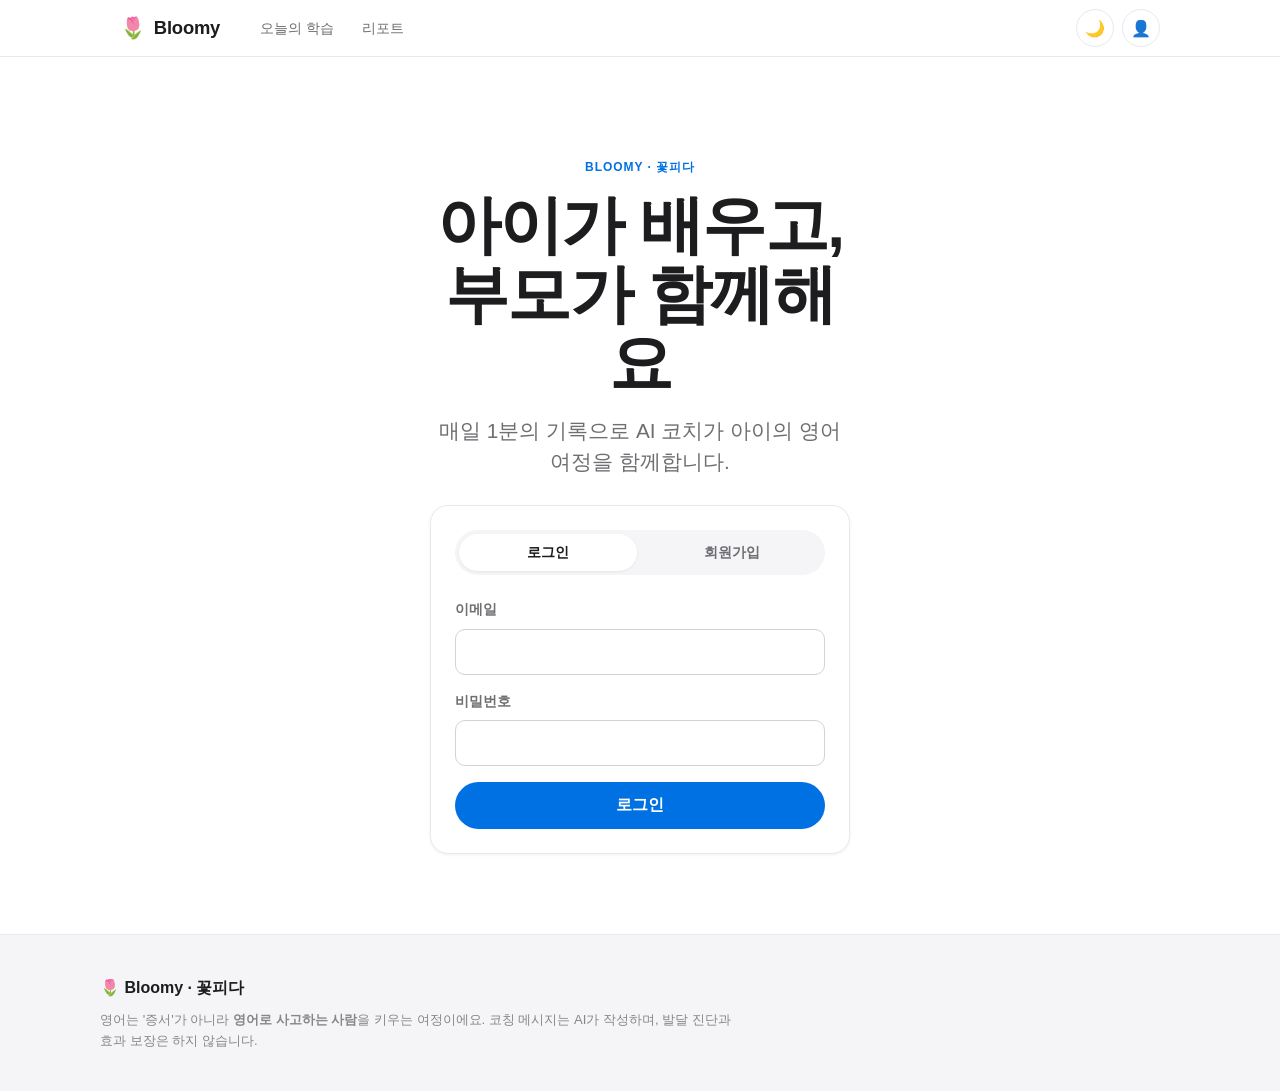
==== commit 0e67598d: "feat: 통합 앱(learning) + RAG 연결 + canonical 카탈로그 62개 + 배포 준비 - learning/: Apple 뉴스룸 스타일·다크모드·반응형 통합 앱 " ====
--- a/learning/index.html
+++ b/learning/index.html
@@ -1,367 +1,47 @@
 <!DOCTYPE html>
-<html lang="ko">
-  <head>
-    <meta charset="UTF-8" />
-    <meta name="viewport" content="width=device-width, initial-scale=1.0" />
-    <title>Bloomy - 맞춤형 영어 학습</title>
-    <link rel="preconnect" href="https://fonts.googleapis.com" />
-    <link rel="preconnect" href="https://fonts.gstatic.com" crossorigin />
-    <link href="https://fonts.googleapis.com/css2?family=Bagel+Fat+One&family=Nanum+Gothic:wght@400;700;800&display=swap" rel="stylesheet" />
-    <link rel="stylesheet" href="./css/style.css" />
-  </head>
-  <body>
-    <div class="page-shell">
-      <div class="decor decor-left" aria-hidden="true">
-        <span class="flower flower-lg">🌼</span>
-        <span class="flower flower-sm">🌸</span>
+<html lang="ko" data-theme="light">
+<head>
+  <meta charset="UTF-8" />
+  <meta name="viewport" content="width=device-width, initial-scale=1.0" />
+  <meta name="description" content="꽃피다 Bloomy — 아이가 배우고, 부모가 함께하는 영어 학습" />
+  <title>Bloomy · 꽃피다</title>
+  <link rel="stylesheet" href="css/style.css" />
+</head>
+<body>
+  <header class="site-header">
+    <div class="header-inner">
+      <a class="brand" href="#" data-nav="home" aria-label="Bloomy 홈">
+        <span class="brand-mark">🌷</span>
+        <span class="brand-name">Bloomy</span>
+      </a>
+      <nav class="nav" aria-label="주요 메뉴">
+        <button class="nav-link" data-nav="today">오늘의 학습</button>
+        <button class="nav-link" data-nav="report">리포트</button>
+      </nav>
+      <div class="header-actions">
+        <button id="themeToggle" class="icon-btn" type="button" aria-label="다크 모드 전환" title="다크 모드 전환">
+          <span class="theme-icon">🌙</span>
+        </button>
+        <button id="accountBtn" class="icon-btn" type="button" aria-label="계정" title="계정">
+          <span>👤</span>
+        </button>
       </div>
-      <div class="decor decor-right" aria-hidden="true">
-        <span class="bear">🐻</span>
-        <span class="cloud">☁️</span>
-      </div>
+    </div>
+  </header>
 
-      <main class="app-card">
-        <header class="topbar">
-          <div class="brand-wrap">
-            <div class="brand-mark">B</div>
-            <div>
-              <p class="brand-name">Bloomy</p>
-              <p class="brand-subtitle">Little English Coach</p>
-            </div>
-          </div>
-          <span id="stepBadge" class="step-badge">1/2 단계</span>
-        </header>
+  <main id="app" class="app" aria-live="polite"></main>
 
-        <section id="profileScreen" class="screen active-screen">
-          <section class="hero">
-            <div class="hero-text">
-              <p class="eyebrow">반가워요, 부모님!</p>
-              <h1>우리 아이에게 딱 맞는 영어 학습을 시작해볼까요?</h1>
-              <p class="hero-description">
-                Bloomy가 아이의 연령, 학습 경험, 관심사, 시간을 고려해<br />
-                가장 재미있는 학습 루틴을 추천해 드려요.
-              </p>
-            </div>
-            <div class="hero-illustration" aria-hidden="true">
-              <div class="sun">☀️</div>
-              <div class="kid-bubble">🧒</div>
-              <div class="sparkles">
-                <span>✨</span>
-                <span>⭐</span>
-              </div>
-            </div>
-          </section>
+  <footer class="site-footer">
+    <div class="footer-inner">
+      <p class="footer-brand">🌷 Bloomy · 꽃피다</p>
+      <p class="footer-note">
+        영어는 '증서'가 아니라 <strong>영어로 사고하는 사람</strong>을 키우는 여정이에요.
+        코칭 메시지는 AI가 작성하며, 발달 진단과 효과 보장은 하지 않습니다.
+      </p>
+    </div>
+  </footer>
 
-          <form id="onboardingForm" novalidate>
-            <section class="form-section">
-              <div class="section-title-row">
-                <h2>1. 아이 나이</h2>
-                <span class="required-dot">필수</span>
-              </div>
-              <div class="choice-grid age-grid" data-group="age">
-                <button type="button" class="choice-btn" data-value="4세">4세</button>
-                <button type="button" class="choice-btn" data-value="5세">5세</button>
-                <button type="button" class="choice-btn" data-value="6세">6세</button>
-                <button type="button" class="choice-btn" data-value="7세">7세</button>
-              </div>
-            </section>
-
-            <section class="form-section">
-              <div class="section-title-row">
-                <h2>2. 영어 학습 경험</h2>
-                <span class="required-dot">필수</span>
-              </div>
-              <div class="choice-grid experience-grid" data-group="experience">
-                <button type="button" class="choice-btn" data-value="처음 시작해요">처음 시작해요</button>
-                <button type="button" class="choice-btn" data-value="가끔 해봤어요">가끔 해봤어요</button>
-                <button type="button" class="choice-btn" data-value="기초를 알고 있어요">기초를 알고 있어요</button>
-                <button type="button" class="choice-btn" data-value="영어를 자주 접해요">영어를 자주 접해요</button>
-              </div>
-            </section>
-
-            <section class="form-section">
-              <div class="section-title-row">
-                <h2>3. 아이 관심사</h2>
-                <span class="required-dot">필수</span>
-              </div>
-              <div class="interest-grid">
-                <label class="interest-item">
-                  <input type="checkbox" value="동물" />
-                  <span>🐻 동물</span>
-                </label>
-                <label class="interest-item">
-                  <input type="checkbox" value="우주" />
-                  <span>🚀 우주</span>
-                </label>
-                <label class="interest-item">
-                  <input type="checkbox" value="공룡" />
-                  <span>🦖 공룡</span>
-                </label>
-                <label class="interest-item">
-                  <input type="checkbox" value="운동" />
-                  <span>⚽ 운동</span>
-                </label>
-                <label class="interest-item">
-                  <input type="checkbox" value="음악" />
-                  <span>🎵 음악</span>
-                </label>
-                <label class="interest-item">
-                  <input type="checkbox" value="미술" />
-                  <span>🎨 미술</span>
-                </label>
-              </div>
-            </section>
-
-            <section class="form-section">
-              <div class="section-title-row">
-                <h2>4. 하루 학습 시간</h2>
-                <span class="required-dot">필수</span>
-              </div>
-              <div class="choice-grid time-grid" data-group="studyTime">
-                <button type="button" class="choice-btn" data-value="10분">10분</button>
-                <button type="button" class="choice-btn" data-value="15분">15분</button>
-                <button type="button" class="choice-btn" data-value="20분">20분</button>
-              </div>
-            </section>
-
-            <div id="formMessage" class="form-message" role="alert" aria-live="polite"></div>
-
-            <button type="submit" class="submit-btn">Bloomy 시작하기</button>
-          </form>
-        </section>
-
-        <section id="diagnosisScreen" class="screen hidden-screen" aria-live="polite">
-          <div class="diagnosis-header">
-            <div>
-              <p class="eyebrow">초기 진단</p>
-              <h2>우리 아이의 영어 학습 시작점을 알아봐요</h2>
-            </div>
-            <span class="progress-pill">2/2 단계</span>
-          </div>
-
-          <div id="diagnosisMessage" class="form-message diagnosis-message" role="alert" aria-live="polite"></div>
-
-          <div class="diagnosis-questions">
-            <article class="question-card" data-question="q1">
-              <h3>1. 아이가 영어 알파벳을 어느 정도 알고 있나요?</h3>
-              <div class="answer-list">
-                <button type="button" class="answer-btn" data-question="q1" data-value="알파벳을 거의 몰라요.">알파벳을 거의 몰라요.</button>
-                <button type="button" class="answer-btn" data-question="q1" data-value="일부 알파벳을 알아요.">일부 알파벳을 알아요.</button>
-                <button type="button" class="answer-btn" data-question="q1" data-value="대문자와 소문자를 대부분 알아요.">대문자와 소문자를 대부분 알아요.</button>
-                <button type="button" class="answer-btn" data-question="q1" data-value="알파벳을 읽고 말할 수 있어요.">알파벳을 읽고 말할 수 있어요.</button>
-              </div>
-            </article>
-
-            <article class="question-card" data-question="q2">
-              <h3>2. 파닉스(알파벳 소리)를 접해본 적이 있나요?</h3>
-              <div class="answer-list">
-                <button type="button" class="answer-btn" data-question="q2" data-value="아직 접해본 적 없어요.">아직 접해본 적 없어요.</button>
-                <button type="button" class="answer-btn" data-question="q2" data-value="노래나 영상으로 들어봤어요.">노래나 영상으로 들어봤어요.</button>
-                <button type="button" class="answer-btn" data-question="q2" data-value="알파벳 소리를 조금 알아요.">알파벳 소리를 조금 알아요.</button>
-                <button type="button" class="answer-btn" data-question="q2" data-value="간단한 단어의 소리를 읽어본 적 있어요.">간단한 단어의 소리를 읽어본 적 있어요.</button>
-              </div>
-            </article>
-
-            <article class="question-card" data-question="q3">
-              <h3>3. 영어 그림책이나 리더스를 읽어본 경험이 있나요?</h3>
-              <div class="answer-list">
-                <button type="button" class="answer-btn" data-question="q3" data-value="거의 없어요.">거의 없어요.</button>
-                <button type="button" class="answer-btn" data-question="q3" data-value="그림 위주로 함께 본 적 있어요.">그림 위주로 함께 본 적 있어요.</button>
-                <button type="button" class="answer-btn" data-question="q3" data-value="영어 단어가 있는 책을 함께 읽어요.">영어 단어가 있는 책을 함께 읽어요.</button>
-                <button type="button" class="answer-btn" data-question="q3" data-value="간단한 영어 문장을 읽어본 적 있어요.">간단한 영어 문장을 읽어본 적 있어요.</button>
-              </div>
-            </article>
-
-            <article class="question-card" data-question="q4">
-              <h3>4. 영어로 간단한 질문을 하면 아이가 어떻게 반응하나요?</h3>
-              <div class="answer-list">
-                <button type="button" class="answer-btn" data-question="q4" data-value="거의 반응하지 않아요.">거의 반응하지 않아요.</button>
-                <button type="button" class="answer-btn" data-question="q4" data-value="표정이나 행동으로 반응해요.">표정이나 행동으로 반응해요.</button>
-                <button type="button" class="answer-btn" data-question="q4" data-value="한국어로 대답해요.">한국어로 대답해요.</button>
-                <button type="button" class="answer-btn" data-question="q4" data-value="영어 단어나 짧은 문장으로 대답해요.">영어 단어나 짧은 문장으로 대답해요.</button>
-              </div>
-            </article>
-
-            <article class="question-card" data-question="q5">
-              <h3>5. 아이가 익숙한 영어 단어나 표현을 얼마나 이해하나요?</h3>
-              <div class="answer-list">
-                <button type="button" class="answer-btn" data-question="q5" data-value="아는 표현이 거의 없어요.">아는 표현이 거의 없어요.</button>
-                <button type="button" class="answer-btn" data-question="q5" data-value="인사나 간단한 단어를 알아들어요.">인사나 간단한 단어를 알아들어요.</button>
-                <button type="button" class="answer-btn" data-question="q5" data-value="익숙한 단어와 짧은 표현을 이해해요.">익숙한 단어와 짧은 표현을 이해해요.</button>
-                <button type="button" class="answer-btn" data-question="q5" data-value="간단한 영어 지시나 문장을 이해해요.">간단한 영어 지시나 문장을 이해해요.</button>
-              </div>
-            </article>
-          </div>
-
-          <div class="step-actions">
-            <button type="button" id="backToProfileBtn" class="secondary-btn">이전 단계</button>
-            <button type="button" id="nextDiagnosisBtn" class="submit-btn small-btn" disabled>결과 확인하기</button>
-          </div>
-        </section>
-
-        <aside id="resultSummary" class="summary-card hidden" aria-live="polite">
-          <div class="summary-header">
-            <span class="summary-icon">🌟</span>
-            <h3>초기 학습 단계 가설</h3>
-          </div>
-          <p class="summary-note">2주간의 실제 학습 반응을 통해 조정됩니다.</p>
-          <ul id="summaryList" class="summary-list"></ul>
-          <div class="summary-actions">
-            <button type="button" id="showCurriculumBtn" class="submit-btn small-btn">맞춤 커리큘럼 확인하기</button>
-          </div>
-        </aside>
-
-        <section id="curriculumScreen" class="screen hidden-screen">
-          <div class="curriculum-header">
-            <div>
-              <p class="eyebrow">예시 커리큘럼</p>
-              <h2>우리 아이 맞춤 영어 학습 플랜</h2>
-            </div>
-            <span class="progress-pill">4주 플랜</span>
-          </div>
-
-          <div class="curriculum-note-box">
-            <p>
-              이 커리큘럼은 현재 입력한 아이 정보와 진단 답변을 바탕으로 구성한
-              프론트엔드 예시 화면입니다. AI가 실제로 생성한 결과가 아니라, 이후 백엔드와 연결할 수 있는 구조로 준비한 예시입니다.
-            </p>
-          </div>
-
-          <div id="curriculumProfile" class="profile-summary-grid"></div>
-
-          <div id="curriculumList" class="curriculum-list"></div>
-
-          <div class="step-actions">
-            <button type="button" id="backToDiagnosisBtn" class="secondary-btn">이전으로</button>
-            <button type="button" id="curriculumParentDashboardBtn" class="secondary-btn">부모님 리포트</button>
-            <button type="button" id="goTodayLearningBtn" class="submit-btn small-btn">오늘의 학습 시작하기</button>
-          </div>
-        </section>
-
-        <section id="todayLearningScreen" class="screen hidden-screen">
-          <div class="curriculum-header">
-            <div>
-              <p class="eyebrow">오늘의 학습</p>
-              <h2>오늘의 Bloomy 미니 러닝</h2>
-            </div>
-            <span class="progress-pill">맞춤형 예시</span>
-          </div>
-
-          <div class="learning-progress-wrap" aria-live="polite">
-            <div class="learning-progress-label"><span id="learningProgressLabel">학습 홈</span><span id="learningStarCount">⭐ 0</span></div>
-            <div class="learning-progress-track"><span id="learningProgressBar"></span></div>
-          </div>
-
-          <div class="learning-step learning-home-page">
-            <div class="learning-home-rocket" aria-hidden="true">🚀</div>
-            <p class="eyebrow">오늘의 미션</p>
-            <h3>별을 모으러 출발해 볼까요?</h3>
-            <p id="todayLearningSummary" class="learning-summary">관심사에 맞춘 오늘의 영어 학습을 준비했어요.</p>
-            <p id="learningStorageMessage" class="storage-message hidden" role="status"></p>
-            <div class="home-mission-list"><span>📚 단어 3개</span><span>💬 표현 2개</span><span>🧩 퀴즈 3개</span></div>
-            <div class="home-stats-grid" aria-live="polite">
-              <div class="home-stat-card"><span>오늘 진행</span><strong id="todayProgressValue">0%</strong></div>
-              <div class="home-stat-card"><span>오늘 상태</span><strong id="todayStatusValue">학습 전</strong></div>
-              <div class="home-stat-card"><span>이번 주</span><strong id="weeklyDaysValue">0일</strong></div>
-              <div class="home-stat-card"><span>연속 학습</span><strong id="streakValue">0일</strong></div>
-              <div class="home-stat-card"><span>배운 단어</span><strong id="totalWordsValue">0개</strong></div>
-              <div class="home-stat-card"><span>배운 표현</span><strong id="totalPhrasesValue">0개</strong></div>
-              <div class="home-stat-card"><span>최근 정답률</span><strong id="recentAccuracyValue">데이터 없음</strong></div>
-            </div>
-            <section class="recommendation-card" aria-live="polite">
-              <div class="recommendation-title-row"><div><p class="eyebrow">오늘의 맞춤 추천</p><h4 id="recommendationTitle">추천을 준비하고 있어요</h4></div><span id="recommendationLevel" class="level-badge">진단 기반</span></div>
-              <p id="recommendationReason" class="recommendation-reason"></p>
-              <div class="recommendation-details"><p><strong>추천 단어</strong><span id="recommendedWords">데이터 없음</span></p><p><strong>추천 표현</strong><span id="recommendedPhrases">데이터 없음</span></p><p><strong>예상 시간</strong><span id="recommendedTime">데이터 없음</span></p><p><strong>학습 개선점</strong><span id="recommendedImprovement">이전 기록이 아직 없어요.</span></p></div>
-              <p id="recommendationSource" class="recommendation-source">브라우저 학습 기록 기반 규칙 추천 · AI 코치 계정 연결 후 분석할 수 있어요.</p>
-              <div class="ai-recommendation-controls"><p id="aiRecommendationStatus" class="ai-status" role="status">부모님 대시보드에서 계정을 연결하면 AI 코치 분석을 사용할 수 있어요.</p><button type="button" id="refreshAiRecommendationBtn" class="secondary-btn">AI 코치 분석 다시 받기 ✨</button></div>
-            </section>
-            <button type="button" id="startLearningPagesBtn" class="submit-btn learning-primary-btn">학습 시작하기 🌟</button>
-            <button type="button" id="parentDashboardBtn" class="secondary-btn dashboard-entry-btn">부모님 학습 대시보드 📊</button>
-          </div>
-
-          <div class="learning-step">
-            <div class="learning-step-header">
-              <span class="step-number">STEP 1</span>
-              <h3>오늘의 영어 단어</h3>
-            </div>
-            <div id="wordCardList" class="word-card-list"></div>
-            <div class="learning-nav"><button type="button" id="wordBackBtn" class="secondary-btn">학습 홈</button><button type="button" id="wordNextBtn" class="submit-btn small-btn">다음: 표현 배우기</button></div>
-          </div>
-
-          <div class="learning-step">
-            <div class="learning-step-header">
-              <span class="step-number">STEP 2</span>
-              <h3>영어 표현 따라 하기</h3>
-            </div>
-            <div id="phraseList" class="phrase-list"></div>
-            <div class="learning-nav"><button type="button" id="phraseBackBtn" class="secondary-btn">이전: 단어</button><button type="button" id="phraseNextBtn" class="submit-btn small-btn">다음: 그림 퀴즈</button></div>
-          </div>
-
-          <div class="learning-step">
-            <div class="learning-step-header">
-              <span class="step-number">STEP 3</span>
-              <h3>그림 퀴즈</h3>
-            </div>
-            <p id="quizQuestionCount" class="quiz-question-count" aria-live="polite"></p>
-            <div id="quizList" class="quiz-list"></div>
-            <div class="quiz-actions">
-              <button type="button" id="checkQuizBtn" class="submit-btn small-btn">다음 문제</button>
-            </div>
-            <div id="quizFeedback" class="quiz-feedback" aria-live="polite"></div>
-            <div class="learning-nav"><button type="button" id="quizBackBtn" class="secondary-btn">이전: 표현</button></div>
-          </div>
-
-          <div id="completionStep" class="learning-step completion-step hidden">
-            <div class="learning-step-header">
-              <span class="step-number">STEP 4</span>
-              <h3>오늘의 학습 완료</h3>
-            </div>
-            <div class="completion-card">
-              <div class="star-display">⭐ <span id="finalStarCount">0</span></div>
-              <p class="completion-title">오늘의 학습을 잘 마쳤어요!</p>
-              <p id="completionSummary" class="completion-summary">오늘 배운 단어와 표현을 다시 한 번 따라 해 보세요.</p>
-              <h4>오늘 배운 단어</h4><ul id="completionList" class="completion-list"></ul>
-              <h4>오늘 배운 표현</h4><ul id="completionPhraseList" class="completion-list"></ul>
-              <div class="learning-nav"><button type="button" id="completionBackBtn" class="secondary-btn">퀴즈 다시 보기</button><button type="button" id="completionHomeBtn" class="submit-btn small-btn">홈으로 돌아가기</button></div>
-            </div>
-          </div>
-
-          <div class="step-actions">
-            <button type="button" id="learningHomeBtn" class="secondary-btn">학습 홈</button>
-          </div>
-          <p class="image-attribution">All emojis designed by <a href="https://openmoji.org" target="_blank" rel="noreferrer">OpenMoji</a> – the open-source emoji and icon project. License: <a href="https://creativecommons.org/licenses/by-sa/4.0/" target="_blank" rel="noreferrer">CC BY-SA 4.0</a></p>
-        </section>
-
-        <section id="parentDashboardScreen" class="screen hidden-screen" aria-live="polite">
-          <div class="curriculum-header dashboard-header">
-            <div><p class="eyebrow">보호자 전용</p><h2>우리 아이 학습 리포트</h2><p id="dashboardProfileLine" class="dashboard-profile-line"></p></div>
-            <span class="progress-pill">실제 저장 기록</span>
-          </div>
-          <p id="dashboardStorageMessage" class="storage-message hidden" role="status"></p>
-          <section class="dashboard-section"><h3>전체 학습 현황</h3><div id="dashboardSummaryCards" class="dashboard-summary-grid"></div></section>
-          <section class="dashboard-section"><div class="dashboard-section-heading"><h3>이번 주 학습</h3><p id="weeklySummaryText">이번 주 기록을 모으고 있어요.</p></div><div id="weeklyChart" class="weekly-chart" aria-label="요일별 학습 시간"></div></section>
-          <section class="dashboard-section dashboard-columns">
-            <article class="dashboard-panel"><h3>단어 성취도</h3><div id="wordAchievementList" class="achievement-list"></div></article>
-            <article class="dashboard-panel"><h3>복습하면 좋은 단어</h3><div id="weakWordList" class="weak-word-list"></div></article>
-          </section>
-          <section class="dashboard-section ai-connection-panel">
-            <div><p class="eyebrow">보호자 계정</p><h3>AI 코치 연결</h3><p>계정은 AI 요청 인증에만 사용해요. 아이 이름은 AI 분석 요청에 포함하지 않습니다.</p></div>
-            <p id="aiAuthStatus" class="ai-status" role="status">로그인하면 서버 AI 코치 분석을 사용할 수 있어요.</p>
-            <form id="aiAuthForm" class="ai-auth-form">
-              <label>이메일<input id="aiAuthEmail" name="email" type="email" autocomplete="email" required maxlength="254"></label>
-              <label>비밀번호<input id="aiAuthPassword" name="password" type="password" autocomplete="current-password" required minlength="6" maxlength="128"></label>
-              <div class="ai-auth-actions"><button type="submit" id="aiAuthSubmitBtn" class="submit-btn small-btn">로그인</button><button type="button" id="aiAuthModeBtn" class="secondary-btn">계정 만들기</button></div>
-            </form>
-            <button type="button" id="aiAuthDisconnectBtn" class="secondary-btn hidden">연결 해제</button>
-          </section>
-          <section class="dashboard-section recommendation-card"><div class="recommendation-title-row"><div><p class="eyebrow">학습 분석</p><h3 id="dashboardAnalysisTitle">기록을 분석하고 있어요</h3></div><span id="dashboardRecommendationLevel" class="level-badge">진단 기반</span></div><p id="dashboardAnalysisText" class="recommendation-reason"></p><div class="ai-analysis-grid"><article><strong>잘하고 있는 점</strong><p id="aiStrengthsText">기록이 부족해 아직 분석할 수 없어요.</p></article><article><strong>함께 연습할 점</strong><p id="aiSupportNeedsText">기록이 부족해 아직 분석할 수 없어요.</p></article><article><strong>다음 학습</strong><p id="aiNextLearningText">관심사 기반 규칙 추천을 준비했어요.</p></article></div><div id="dashboardFeedback" class="parent-feedback-grid"></div><p id="dashboardAiSource" class="recommendation-source">브라우저 학습 기록 기반 규칙 분석 · AI 코치 미연결</p><button type="button" id="dashboardAiRefreshBtn" class="secondary-btn">AI 분석 다시 받기 ✨</button></section>
-          <div class="step-actions dashboard-actions"><button type="button" id="dashboardBackBtn" class="secondary-btn">이전 화면으로</button><button type="button" id="dashboardRefreshBtn" class="submit-btn small-btn">기록 새로고침</button></div>
-        </section>
-      </main>
-    </div>
-
-    <script src="./js/learning-data.js"></script>
-    <script src="./js/recommendation.js"></script>
-    <script src="./js/app.js"></script>
-  </body>
+  <script src="js/content.js"></script>
+  <script src="js/app.js"></script>
+</body>
 </html>
--- a/learning/css/style.css
+++ b/learning/css/style.css
@@ -1,1232 +1,691 @@
+/* ==========================================================================
+   Bloomy · 꽃피다 — Apple Newsroom 스타일
+   - 라이트/다크 테마 (CSS 변수 + data-theme)
+   - 모바일 퍼스트 반응형
+   ========================================================================== */
+
 :root {
-  --bg-cream: #fffaf3;
-  --bg-pink: #ffe9f0;
-  --lavender: #e4dcff;
-  --mint: #dffaf1;
-  --yellow: #fff0b3;
-  --peach: #ffd9c7;
-  --soft-pink: #ffc7d9;
-  --text-main: #3f3a4d;
-  --text-soft: #6d6880;
-  --card-white: #fffdfb;
-  --line: #f0dfe8;
-  --shadow: 0 18px 40px rgba(210, 160, 182, 0.18);
-  --button-default: #f9f3ff;
-  --button-selected: linear-gradient(135deg, #ffd9c7 0%, #ffe9f0 50%, #dffaf1 100%);
-  --button-border: #e9d9ed;
-  --danger: #ea7b88;
-  --success: #67b99a;
-  --disabled: #efe8f3;
-  --disabled-text: #9c8faa;
-}
-
-* {
-  box-sizing: border-box;
-}
-
-html {
-  scroll-behavior: smooth;
-}
+  --font-sans: -apple-system, BlinkMacSystemFont, "SF Pro Display", "SF Pro Text",
+    "Helvetica Neue", "Apple SD Gothic Neo", "Malgun Gothic", "Noto Sans KR", sans-serif;
+
+  --bg: #ffffff;
+  --bg-elevated: #f5f5f7;
+  --surface: #ffffff;
+  --surface-2: #f5f5f7;
+  --text: #1d1d1f;
+  --text-secondary: #6e6e73;
+  --text-tertiary: #86868b;
+  --border: #d2d2d7;
+  --border-soft: #e8e8ed;
+  --accent: #0071e3;
+  --accent-hover: #0077ed;
+  --accent-soft: rgba(0, 113, 227, 0.1);
+  --success: #1d9a5b;
+  --warning: #b25000;
+  --danger: #d70015;
+  --shadow-sm: 0 1px 3px rgba(0, 0, 0, 0.06);
+  --shadow-md: 0 4px 24px rgba(0, 0, 0, 0.08);
+  --shadow-lg: 0 12px 40px rgba(0, 0, 0, 0.12);
+  --radius-sm: 10px;
+  --radius: 18px;
+  --radius-lg: 28px;
+  --maxw: 1080px;
+  --header-h: 56px;
+}
+
+html[data-theme="dark"] {
+  --bg: #000000;
+  --bg-elevated: #1d1d1f;
+  --surface: #1d1d1f;
+  --surface-2: #2c2c2e;
+  --text: #f5f5f7;
+  --text-secondary: #a1a1a6;
+  --text-tertiary: #86868b;
+  --border: #424245;
+  --border-soft: #2c2c2e;
+  --accent: #2997ff;
+  --accent-hover: #4aa8ff;
+  --accent-soft: rgba(41, 151, 255, 0.16);
+  --success: #30d158;
+  --warning: #ff9f0a;
+  --danger: #ff453a;
+  --shadow-sm: 0 1px 3px rgba(0, 0, 0, 0.5);
+  --shadow-md: 0 4px 24px rgba(0, 0, 0, 0.6);
+  --shadow-lg: 0 12px 40px rgba(0, 0, 0, 0.7);
+}
+
+* { box-sizing: border-box; }
+
+html { scroll-behavior: smooth; }
 
 body {
   margin: 0;
-  font-family: "Nanum Gothic", sans-serif;
-  background: linear-gradient(180deg, #fffaf3 0%, #fff3f7 50%, #f5f1ff 100%);
-  color: var(--text-main);
-}
-
-button,
-input {
-  font: inherit;
-}
-
-.page-shell {
-  min-height: 100vh;
-  position: relative;
-  display: flex;
+  font-family: var(--font-sans);
+  background: var(--bg);
+  color: var(--text);
+  line-height: 1.6;
+  -webkit-font-smoothing: antialiased;
+  text-rendering: optimizeLegibility;
+  transition: background-color 0.3s ease, color 0.3s ease;
+}
+
+h1, h2, h3, h4, p { margin: 0; }
+
+button { font-family: inherit; cursor: pointer; }
+
+a { color: var(--accent); text-decoration: none; }
+
+/* ---------- Header ---------- */
+.site-header {
+  position: sticky;
+  top: 0;
+  z-index: 50;
+  background: color-mix(in srgb, var(--bg) 82%, transparent);
+  backdrop-filter: saturate(180%) blur(20px);
+  -webkit-backdrop-filter: saturate(180%) blur(20px);
+  border-bottom: 1px solid var(--border-soft);
+}
+.header-inner {
+  max-width: var(--maxw);
+  margin: 0 auto;
+  height: var(--header-h);
+  padding: 0 20px;
+  display: flex;
+  align-items: center;
+  gap: 16px;
+}
+.brand {
+  display: inline-flex;
+  align-items: center;
+  gap: 8px;
+  color: var(--text);
+  font-weight: 700;
+  font-size: 1.15rem;
+  letter-spacing: -0.01em;
+}
+.brand-mark { font-size: 1.3rem; }
+.nav {
+  display: flex;
+  gap: 4px;
+  margin-left: 12px;
+}
+.nav-link {
+  border: 0;
+  background: transparent;
+  color: var(--text-secondary);
+  font-size: 0.9rem;
+  font-weight: 500;
+  padding: 8px 12px;
+  border-radius: 999px;
+  transition: background 0.2s, color 0.2s;
+}
+.nav-link:hover { background: var(--surface-2); color: var(--text); }
+.nav-link.is-active { color: var(--text); background: var(--surface-2); }
+.header-actions {
+  margin-left: auto;
+  display: flex;
+  gap: 8px;
+}
+.icon-btn {
+  width: 38px;
+  height: 38px;
+  border-radius: 999px;
+  border: 1px solid var(--border-soft);
+  background: var(--surface);
+  color: var(--text);
+  font-size: 1rem;
+  display: inline-flex;
   align-items: center;
   justify-content: center;
-  padding: 32px 18px;
-  overflow: hidden;
-}
-
-.decor {
-  position: absolute;
-  display: flex;
+  transition: background 0.2s, transform 0.15s;
+}
+.icon-btn:hover { background: var(--surface-2); }
+.icon-btn:active { transform: scale(0.94); }
+
+/* ---------- Layout ---------- */
+.app {
+  max-width: var(--maxw);
+  margin: 0 auto;
+  padding: 0 20px 80px;
+  min-height: calc(100vh - var(--header-h) - 120px);
+}
+.screen { animation: fadeUp 0.4s ease both; }
+@keyframes fadeUp {
+  from { opacity: 0; transform: translateY(10px); }
+  to { opacity: 1; transform: translateY(0); }
+}
+
+/* ---------- Hero ---------- */
+.hero {
+  padding: 64px 0 40px;
+  text-align: center;
+}
+.eyebrow {
+  display: inline-block;
+  font-size: 0.75rem;
+  font-weight: 600;
+  letter-spacing: 0.08em;
+  text-transform: uppercase;
+  color: var(--accent);
+  margin-bottom: 14px;
+}
+.hero-title {
+  font-size: clamp(2.2rem, 6vw, 4rem);
+  font-weight: 700;
+  letter-spacing: -0.025em;
+  line-height: 1.08;
+  margin-bottom: 16px;
+}
+.hero-sub {
+  font-size: clamp(1rem, 2.2vw, 1.3rem);
+  color: var(--text-secondary);
+  max-width: 640px;
+  margin: 0 auto;
+  line-height: 1.5;
+}
+
+/* ---------- Section ---------- */
+.section { padding: 28px 0; }
+.section-head {
+  display: flex;
+  align-items: baseline;
+  justify-content: space-between;
+  gap: 12px;
+  margin-bottom: 18px;
+}
+.section-title {
+  font-size: clamp(1.4rem, 3vw, 2rem);
+  font-weight: 700;
+  letter-spacing: -0.02em;
+}
+.section-note { color: var(--text-tertiary); font-size: 0.85rem; }
+
+/* ---------- Card ---------- */
+.card {
+  background: var(--surface);
+  border: 1px solid var(--border-soft);
+  border-radius: var(--radius);
+  padding: 24px;
+  box-shadow: var(--shadow-sm);
+  transition: transform 0.2s ease, box-shadow 0.2s ease, background 0.3s;
+}
+.card:hover { box-shadow: var(--shadow-md); }
+.card-title {
+  font-size: 1.15rem;
+  font-weight: 650;
+  letter-spacing: -0.01em;
+  margin-bottom: 6px;
+}
+.card-meta {
+  display: flex;
+  flex-wrap: wrap;
+  gap: 8px;
+  margin-top: 12px;
+}
+.card-grid {
+  display: grid;
+  grid-template-columns: repeat(auto-fill, minmax(260px, 1fr));
+  gap: 18px;
+}
+
+/* ---------- Chips / badges ---------- */
+.chip {
+  display: inline-flex;
+  align-items: center;
+  gap: 6px;
+  font-size: 0.8rem;
+  font-weight: 500;
+  color: var(--text-secondary);
+  background: var(--surface-2);
+  border-radius: 999px;
+  padding: 5px 12px;
+}
+.chip-accent { color: var(--accent); background: var(--accent-soft); }
+.ai-badge {
+  display: inline-flex;
+  align-items: center;
+  gap: 6px;
+  font-size: 0.72rem;
+  font-weight: 600;
+  letter-spacing: 0.02em;
+  color: var(--accent);
+  background: var(--accent-soft);
+  border-radius: 999px;
+  padding: 4px 10px;
+}
+.badge-case {
+  font-size: 0.72rem;
+  font-weight: 700;
+  border-radius: 999px;
+  padding: 4px 10px;
+  background: var(--surface-2);
+  color: var(--text-secondary);
+}
+.badge-case.case-A { color: var(--success); background: color-mix(in srgb, var(--success) 14%, transparent); }
+.badge-case.case-B { color: var(--warning); background: color-mix(in srgb, var(--warning) 14%, transparent); }
+.badge-case.case-C { color: var(--accent); background: var(--accent-soft); }
+
+/* ---------- Buttons ---------- */
+.btn {
+  display: inline-flex;
   align-items: center;
   justify-content: center;
-  z-index: 0;
-  pointer-events: none;
-}
-
-.decor-left {
-  left: 4%;
-  bottom: 8%;
-  flex-direction: column;
-  gap: 20px;
-}
-
-.decor-right {
-  right: 4%;
-  top: 12%;
-  flex-direction: column;
+  gap: 8px;
+  border: 0;
+  border-radius: 999px;
+  font-size: 1rem;
+  font-weight: 600;
+  padding: 13px 26px;
+  background: var(--accent);
+  color: #fff;
+  transition: background 0.2s, transform 0.15s, opacity 0.2s;
+}
+.btn:hover { background: var(--accent-hover); }
+.btn:active { transform: scale(0.98); }
+.btn:disabled { opacity: 0.5; cursor: not-allowed; }
+.btn-ghost {
+  background: transparent;
+  color: var(--accent);
+  border: 1px solid var(--border);
+}
+.btn-ghost:hover { background: var(--surface-2); }
+.btn-block { width: 100%; }
+.btn-sm { padding: 9px 18px; font-size: 0.9rem; }
+
+/* ---------- Forms ---------- */
+.field { display: block; margin-bottom: 16px; }
+.field-label {
+  display: block;
+  font-size: 0.85rem;
+  font-weight: 600;
+  color: var(--text-secondary);
+  margin-bottom: 8px;
+}
+.input {
+  width: 100%;
+  padding: 13px 16px;
+  font-size: 1rem;
+  font-family: inherit;
+  color: var(--text);
+  background: var(--surface);
+  border: 1px solid var(--border);
+  border-radius: var(--radius-sm);
+  transition: border-color 0.2s, box-shadow 0.2s;
+}
+.input:focus {
+  outline: none;
+  border-color: var(--accent);
+  box-shadow: 0 0 0 4px var(--accent-soft);
+}
+textarea.input { resize: vertical; min-height: 84px; }
+
+.choice-grid {
+  display: grid;
+  grid-template-columns: repeat(auto-fit, minmax(120px, 1fr));
+  gap: 10px;
+}
+.choice-btn {
+  border: 1px solid var(--border);
+  background: var(--surface);
+  color: var(--text);
+  border-radius: var(--radius-sm);
+  padding: 14px 12px;
+  font-size: 0.95rem;
+  font-weight: 500;
+  transition: border-color 0.2s, background 0.2s, transform 0.15s;
+}
+.choice-btn:hover { border-color: var(--accent); }
+.choice-btn.is-selected {
+  border-color: var(--accent);
+  background: var(--accent-soft);
+  color: var(--accent);
+  font-weight: 650;
+}
+.interest-grid {
+  display: grid;
+  grid-template-columns: repeat(auto-fit, minmax(110px, 1fr));
+  gap: 10px;
+}
+.interest-item {
+  display: flex;
+  align-items: center;
+  gap: 8px;
+  border: 1px solid var(--border);
+  border-radius: var(--radius-sm);
+  padding: 12px 14px;
+  cursor: pointer;
+  transition: border-color 0.2s, background 0.2s;
+}
+.interest-item:hover { border-color: var(--accent); }
+.interest-item.is-selected { border-color: var(--accent); background: var(--accent-soft); }
+.interest-item input { accent-color: var(--accent); }
+
+.form-message {
+  font-size: 0.9rem;
+  padding: 12px 14px;
+  border-radius: var(--radius-sm);
+  margin: 12px 0;
+  display: none;
+}
+.form-message.is-error {
+  display: block;
+  color: var(--danger);
+  background: color-mix(in srgb, var(--danger) 10%, transparent);
+}
+.form-message.is-info {
+  display: block;
+  color: var(--accent);
+  background: var(--accent-soft);
+}
+
+/* ---------- Auth ---------- */
+.auth-wrap {
+  max-width: 420px;
+  margin: 48px auto 0;
+}
+.auth-tabs {
+  display: flex;
+  gap: 6px;
+  background: var(--surface-2);
+  border-radius: 999px;
+  padding: 4px;
+  margin-bottom: 24px;
+}
+.auth-tab {
+  flex: 1;
+  border: 0;
+  background: transparent;
+  color: var(--text-secondary);
+  font-weight: 600;
+  font-size: 0.9rem;
+  padding: 9px;
+  border-radius: 999px;
+  transition: background 0.2s, color 0.2s;
+}
+.auth-tab.is-active { background: var(--surface); color: var(--text); box-shadow: var(--shadow-sm); }
+
+/* ---------- Onboarding ---------- */
+.onboard-wrap { max-width: 720px; margin: 0 auto; }
+.step-badge {
+  display: inline-flex;
+  align-items: center;
+  gap: 8px;
+  font-size: 0.8rem;
+  font-weight: 600;
+  color: var(--text-tertiary);
+  margin-bottom: 8px;
+}
+.form-section { margin-bottom: 28px; }
+.form-section-title {
+  font-size: 1.05rem;
+  font-weight: 650;
+  margin-bottom: 12px;
+}
+.required-dot {
+  font-size: 0.72rem;
+  color: var(--accent);
+  font-weight: 600;
+  margin-left: 6px;
+}
+
+/* ---------- Plan ---------- */
+.plan-hero {
+  background: var(--surface-2);
+  border-radius: var(--radius-lg);
+  padding: 32px;
+  margin-bottom: 24px;
+}
+.plan-week { margin-bottom: 24px; }
+.plan-week:last-of-type { margin-bottom: 0; }
+.plan-week-head {
+  display: flex;
+  align-items: baseline;
+  justify-content: space-between;
   gap: 12px;
-}
-
-.flower {
-  display: inline-block;
-  font-size: clamp(2rem, 3vw, 3rem);
-  filter: drop-shadow(0 6px 10px rgba(255, 184, 216, 0.4));
-}
-
-.bear {
-  font-size: clamp(2.6rem, 4vw, 4rem);
-}
-
-.cloud {
-  font-size: clamp(1.5rem, 2vw, 2.2rem);
-}
-
-.app-card {
-  position: relative;
-  z-index: 1;
-  width: min(100%, 980px);
-  background: rgba(255, 253, 251, 0.9);
-  border: 1px solid rgba(233, 217, 237, 0.8);
-  border-radius: 30px;
-  box-shadow: var(--shadow);
-  padding: 28px 28px 22px;
-  backdrop-filter: blur(4px);
-}
-
-.topbar {
-  display: flex;
-  align-items: center;
-  justify-content: space-between;
-  gap: 16px;
-  margin-bottom: 20px;
-}
-
-.brand-wrap {
-  display: flex;
-  align-items: center;
-  gap: 12px;
-}
-
-.brand-mark {
-  width: 52px;
-  height: 52px;
-  border-radius: 18px;
-  display: flex;
-  align-items: center;
-  justify-content: center;
-  background: linear-gradient(135deg, #ffd9c7 0%, #ffe2f1 50%, #dffaf1 100%);
-  box-shadow: inset 0 2px 8px rgba(255, 255, 255, 0.7);
-  font-family: "Bagel Fat One", cursive;
-  font-size: 1.8rem;
-  color: #8b6f7b;
-}
-
-.brand-name {
-  margin: 0;
-  font-family: "Bagel Fat One", cursive;
-  font-size: clamp(1.3rem, 2vw, 2rem);
-  color: #715f7d;
-  letter-spacing: 0.04em;
-}
-
-.brand-subtitle {
-  margin: 2px 0 0;
-  color: var(--text-soft);
+  margin-bottom: 10px;
+}
+.plan-week-title { font-size: 1rem; font-weight: 700; letter-spacing: -0.01em; }
+.plan-week-range { font-size: 0.8rem; color: var(--text-tertiary); }
+.plan-list { display: grid; gap: 10px; }
+.plan-row {
+  display: flex;
+  align-items: center;
+  gap: 14px;
+  padding: 14px 16px;
+  background: var(--surface);
+  border: 1px solid var(--border-soft);
+  border-radius: var(--radius-sm);
+}
+.plan-date {
   font-size: 0.8rem;
   font-weight: 700;
-}
-
-.step-badge,
-.progress-pill {
-  background: var(--lavender);
-  color: #604d8f;
-  border-radius: 999px;
-  padding: 10px 16px;
+  color: var(--accent);
+  min-width: 64px;
+}
+.plan-task { flex: 1; font-size: 0.95rem; }
+.plan-min { font-size: 0.8rem; color: var(--text-tertiary); }
+
+/* ---------- Today ---------- */
+.today-grid {
+  display: grid;
+  grid-template-columns: 1.4fr 1fr;
+  gap: 20px;
+  align-items: start;
+}
+@media (max-width: 820px) {
+  .today-grid { grid-template-columns: 1fr; }
+}
+.card-hero {
+  background: linear-gradient(135deg, var(--accent-soft), transparent);
+  border: 1px solid var(--border-soft);
+  border-radius: var(--radius-lg);
+  padding: 32px;
+}
+.card-hero .card-title { font-size: 1.6rem; }
+.check-point {
+  margin-top: 16px;
+  padding: 14px 16px;
+  background: var(--surface);
+  border-radius: var(--radius-sm);
+  font-size: 0.92rem;
+  color: var(--text-secondary);
+}
+.check-point strong { color: var(--text); }
+
+/* ---------- Words ---------- */
+.word-grid {
+  display: grid;
+  grid-template-columns: repeat(auto-fill, minmax(150px, 1fr));
+  gap: 14px;
+}
+.word-card {
+  background: var(--surface);
+  border: 1px solid var(--border-soft);
+  border-radius: var(--radius);
+  padding: 20px 16px;
+  text-align: center;
+  transition: transform 0.2s, box-shadow 0.2s;
+}
+.word-card:hover { transform: translateY(-3px); box-shadow: var(--shadow-md); }
+.word-emoji { font-size: 2.2rem; display: block; margin-bottom: 8px; }
+.word-text { font-size: 1.15rem; font-weight: 700; letter-spacing: -0.01em; }
+.word-meaning { font-size: 0.85rem; color: var(--text-secondary); margin-top: 2px; }
+.word-pron { font-size: 0.78rem; color: var(--text-tertiary); margin-top: 4px; }
+
+.phrase-list { display: grid; gap: 12px; }
+.phrase-item {
+  background: var(--surface);
+  border: 1px solid var(--border-soft);
+  border-radius: var(--radius-sm);
+  padding: 16px 18px;
+}
+.phrase-en { font-size: 1.05rem; font-weight: 650; }
+.phrase-ko { font-size: 0.88rem; color: var(--text-secondary); margin-top: 2px; }
+.phrase-pron { font-size: 0.78rem; color: var(--text-tertiary); margin-top: 4px; }
+
+/* ---------- Feedback ---------- */
+.feedback-form { display: grid; gap: 18px; }
+.scale {
+  display: flex;
+  gap: 8px;
+}
+.scale-btn {
+  flex: 1;
+  border: 1px solid var(--border);
+  background: var(--surface);
+  color: var(--text-secondary);
+  border-radius: var(--radius-sm);
+  padding: 12px 0;
+  font-weight: 600;
+  transition: all 0.2s;
+}
+.scale-btn:hover { border-color: var(--accent); }
+.scale-btn.is-selected {
+  border-color: var(--accent);
+  background: var(--accent);
+  color: #fff;
+}
+.checkbox-row {
+  display: flex;
+  align-items: center;
+  gap: 10px;
+  font-size: 0.92rem;
+  color: var(--text-secondary);
+}
+.checkbox-row input { accent-color: var(--accent); width: 18px; height: 18px; }
+
+/* ---------- Coach message ---------- */
+.coach-message {
+  background: var(--surface);
+  border: 1px solid var(--border-soft);
+  border-left: 4px solid var(--accent);
+  border-radius: var(--radius);
+  padding: 22px 24px;
+  white-space: pre-wrap;
+  line-height: 1.7;
+}
+.coach-head {
+  display: flex;
+  align-items: center;
+  gap: 10px;
+  margin-bottom: 12px;
+}
+.tomorrow-card {
+  margin-top: 16px;
+  padding: 16px 18px;
+  background: var(--surface-2);
+  border-radius: var(--radius-sm);
+}
+.tomorrow-card .label {
   font-size: 0.75rem;
-  font-weight: 800;
-  letter-spacing: 0.04em;
-}
-
-.hero {
-  display: grid;
-  grid-template-columns: 1.3fr 0.8fr;
-  gap: 20px;
-  align-items: center;
-  background: linear-gradient(135deg, rgba(255, 242, 196, 0.4), rgba(255, 233, 240, 0.5), rgba(223, 250, 241, 0.4));
-  border: 1px solid rgba(235, 220, 240, 0.9);
-  border-radius: 26px;
-  padding: 20px 20px 18px;
-  margin-bottom: 18px;
-}
-
-.eyebrow {
-  margin: 0 0 8px;
-  color: #8d6d7c;
-  font-size: 0.8rem;
-  font-weight: 800;
-  letter-spacing: 0.05em;
-  text-transform: uppercase;
-}
-
-.hero h1,
-.diagnosis-header h2 {
-  margin: 0;
-  font-size: clamp(1.8rem, 3vw, 2.7rem);
-  line-height: 1.3;
-  color: var(--text-main);
-}
-
-.hero-description {
-  margin: 14px 0 0;
-  color: var(--text-soft);
-  line-height: 1.7;
-  font-size: 0.98rem;
   font-weight: 700;
-}
-
-.hero-illustration {
-  position: relative;
-  display: flex;
-  align-items: center;
-  justify-content: center;
-  min-height: 180px;
-}
-
-.sun {
-  position: absolute;
-  top: 10px;
-  right: 28px;
-  font-size: clamp(2rem, 3vw, 3rem);
-  filter: drop-shadow(0 6px 10px rgba(255, 210, 100, 0.45));
-}
-
-.kid-bubble {
-  position: relative;
-  display: flex;
-  align-items: center;
-  justify-content: center;
-  width: 150px;
-  height: 150px;
-  border-radius: 50%;
-  background: linear-gradient(135deg, #fff7df 0%, #e9d8ff 100%);
-  box-shadow: inset 0 4px 10px rgba(255, 255, 255, 0.9), 0 18px 22px rgba(172, 154, 206, 0.18);
-  font-size: 5rem;
-}
-
-.sparkles {
-  position: absolute;
-  inset: 0;
-  font-size: 1.5rem;
-}
-
-.sparkles span:nth-child(1) {
-  position: absolute;
-  left: 16px;
-  top: 36px;
-}
-
-.sparkles span:nth-child(2) {
-  position: absolute;
-  right: 18px;
-  bottom: 24px;
-}
-
-#onboardingForm {
-  display: flex;
-  flex-direction: column;
-  gap: 14px;
-}
-
-.form-section,
-.question-card {
-  background: rgba(255, 255, 255, 0.72);
-  border: 1px solid var(--line);
-  border-radius: 22px;
-  padding: 18px 18px 16px;
-}
-
-.section-title-row {
-  display: flex;
-  align-items: center;
-  justify-content: space-between;
-  gap: 12px;
-  margin-bottom: 14px;
-}
-
-.section-title-row h2 {
-  margin: 0;
-  font-size: 1.15rem;
-  color: var(--text-main);
-}
-
-.required-dot {
-  background: rgba(234, 123, 136, 0.12);
-  color: var(--danger);
-  border: 1px solid rgba(234, 123, 136, 0.2);
-  border-radius: 999px;
-  padding: 6px 10px;
-  font-size: 0.7rem;
-  font-weight: 800;
-}
-
-.choice-grid {
-  display: grid;
-  grid-template-columns: repeat(4, minmax(120px, 1fr));
-  gap: 12px;
-}
-
-.choice-btn,
-.answer-btn,
-.secondary-btn {
-  appearance: none;
-  border: 1.5px solid var(--button-border);
-  background: var(--button-default);
-  color: var(--text-main);
-  min-height: 54px;
-  border-radius: 16px;
-  font-weight: 800;
-  cursor: pointer;
-  transition: transform 0.2s ease, box-shadow 0.2s ease, border-color 0.2s ease;
-  box-shadow: 0 8px 18px rgba(157, 139, 180, 0.05);
-}
-
-.choice-btn:hover,
-.choice-btn:focus-visible,
-.answer-btn:hover,
-.answer-btn:focus-visible,
-.secondary-btn:hover,
-.secondary-btn:focus-visible {
-  transform: translateY(-1px);
-  border-color: rgba(148, 128, 202, 0.45);
-  outline: none;
-}
-
-.choice-btn.selected,
-.answer-btn.selected {
-  background: var(--button-selected);
-  border-color: rgba(138, 116, 165, 0.5);
-  box-shadow: 0 10px 20px rgba(218, 171, 196, 0.2);
-}
-
-.interest-grid {
-  display: grid;
-  grid-template-columns: repeat(3, minmax(120px, 1fr));
-  gap: 12px;
-}
-
-.interest-item {
-  display: flex;
-  align-items: center;
-  justify-content: center;
-  gap: 10px;
-  min-height: 56px;
-  border: 1.5px solid var(--button-border);
-  background: var(--button-default);
-  border-radius: 16px;
-  cursor: pointer;
-  transition: all 0.2s ease;
-  padding: 0 12px;
-  font-weight: 700;
-  color: var(--text-main);
-}
-
-.interest-item input {
-  display: none;
-}
-
-.interest-item:has(input:checked) {
-  background: linear-gradient(135deg, #dffaf1 0%, #e9deff 100%);
-  border-color: rgba(103, 185, 154, 0.6);
-  box-shadow: 0 10px 20px rgba(103, 185, 154, 0.12);
-}
-
-.form-message {
-  min-height: 24px;
-  display: flex;
-  align-items: center;
-  font-size: 0.9rem;
-  font-weight: 700;
-  color: var(--danger);
-  margin-top: 4px;
-}
-
-.form-message.success {
-  color: var(--success);
-}
-
-.submit-btn {
-  border: none;
-  background: linear-gradient(135deg, #ffc8d9 0%, #ffe9b3 50%, #d6f4ea 100%);
-  color: #4c3d5e;
-  min-height: 62px;
-  border-radius: 18px;
-  font-size: 1.1rem;
-  font-weight: 900;
-  cursor: pointer;
-  box-shadow: 0 14px 25px rgba(218, 171, 196, 0.25);
-  transition: transform 0.2s ease, box-shadow 0.2s ease;
-}
-
-.submit-btn:hover,
-.submit-btn:focus-visible {
-  transform: translateY(-1px);
-  box-shadow: 0 18px 30px rgba(218, 171, 196, 0.3);
-  outline: none;
-}
-
-.submit-btn:disabled {
-  background: var(--disabled);
-  color: var(--disabled-text);
-  cursor: not-allowed;
-  box-shadow: none;
-}
-
-.small-btn {
-  min-height: 54px;
-  padding: 0 18px;
-}
-
-.secondary-btn {
-  min-height: 54px;
-  padding: 0 18px;
-  background: #fdf7ff;
-}
-
-.summary-card {
-  margin-top: 18px;
-  background: linear-gradient(135deg, rgba(255, 247, 214, 0.7), rgba(232, 225, 255, 0.8), rgba(223, 250, 241, 0.7));
-  border: 1px solid rgba(216, 198, 244, 0.9);
-  border-radius: 22px;
-  padding: 18px 18px 10px;
-}
-
-.summary-card.hidden,
-.hidden-screen,
-.screen:not(.active-screen) {
-  display: none;
-}
-
-.summary-header {
-  display: flex;
-  align-items: center;
-  gap: 10px;
-  margin-bottom: 10px;
-}
-
-.summary-header h3 {
-  margin: 0;
-  font-size: 1.15rem;
-}
-
-.summary-icon {
-  font-size: 1.3rem;
-}
-
-.summary-list {
-  margin: 0;
-  padding-left: 20px;
-  color: var(--text-main);
-  line-height: 1.8;
-  font-weight: 700;
-}
-
-.summary-note {
-  margin: 0 0 12px;
-  color: var(--text-soft);
-  font-weight: 700;
-}
-
-.screen {
-  display: block;
-}
-
-.diagnosis-header {
-  display: flex;
-  align-items: center;
-  justify-content: space-between;
-  gap: 16px;
-  margin-bottom: 18px;
-  padding-bottom: 10px;
-  border-bottom: 1px solid rgba(234, 216, 236, 0.9);
-}
-
-.diagnosis-header h2 {
-  font-size: clamp(1.4rem, 2.4vw, 2.2rem);
-}
-
-.diagnosis-questions {
-  display: flex;
-  flex-direction: column;
-  gap: 16px;
-}
-
-.question-card h3 {
-  margin: 0 0 14px;
-  font-size: 1.08rem;
-  line-height: 1.5;
-}
-
-.answer-list {
-  display: grid;
-  grid-template-columns: repeat(2, minmax(180px, 1fr));
-  gap: 12px;
-}
-
-.answer-btn {
-  text-align: left;
-  padding: 14px 16px;
-  min-height: 60px;
-  display: flex;
-  align-items: center;
-  justify-content: flex-start;
-  line-height: 1.5;
-}
-
-.diagnosis-message {
-  margin-bottom: 12px;
-}
-
-.step-actions {
-  display: flex;
-  justify-content: space-between;
-  gap: 12px;
-  margin-top: 18px;
-}
-
-.summary-actions {
-  margin-top: 12px;
-}
-
-.curriculum-header {
-  display: flex;
-  align-items: center;
-  justify-content: space-between;
-  gap: 16px;
-  margin-bottom: 18px;
-  padding-bottom: 12px;
-  border-bottom: 1px solid rgba(234, 216, 236, 0.9);
-}
-
-.curriculum-header h2 {
-  margin: 0;
-  font-size: clamp(1.5rem, 2.5vw, 2.3rem);
-}
-
-.curriculum-note-box,
-.today-task-box {
-  background: rgba(255, 250, 243, 0.8);
-  border: 1px solid rgba(233, 217, 237, 0.8);
-  border-radius: 18px;
-  padding: 14px 16px;
-  color: var(--text-soft);
-  line-height: 1.7;
-  font-weight: 700;
-}
-
-.profile-summary-grid {
-  display: grid;
-  grid-template-columns: repeat(2, minmax(180px, 1fr));
-  gap: 12px;
-  margin: 16px 0 18px;
-}
-
-.profile-summary-item {
-  background: linear-gradient(135deg, rgba(255, 233, 240, 0.9), rgba(223, 250, 241, 0.7));
-  border: 1px solid rgba(233, 217, 237, 0.8);
-  border-radius: 16px;
-  padding: 12px 14px;
-}
-
-.profile-summary-item label {
-  display: block;
-  font-size: 0.72rem;
-  color: var(--text-soft);
-  font-weight: 800;
-  margin-bottom: 4px;
-}
-
-.profile-summary-item strong {
-  font-size: 0.98rem;
-  color: var(--text-main);
-}
-
-.curriculum-list {
-  display: flex;
-  flex-direction: column;
-  gap: 12px;
-  margin-top: 18px;
-}
-
-.curriculum-week {
-  border: 1px solid rgba(233, 217, 237, 0.9);
-  border-radius: 20px;
-  background: rgba(255, 255, 255, 0.7);
-  overflow: hidden;
-}
-
-.curriculum-week button {
-  width: 100%;
-  border: none;
-  background: transparent;
-  text-align: left;
-  cursor: pointer;
-  padding: 0;
-  color: inherit;
-}
-
-.week-summary {
-  display: flex;
-  align-items: center;
-  justify-content: space-between;
-  gap: 14px;
-  padding: 18px 18px 16px;
-  background: linear-gradient(135deg, rgba(255, 242, 196, 0.45), rgba(255, 233, 240, 0.55), rgba(223, 250, 241, 0.5));
-}
-
-.week-badge {
-  display: inline-flex;
-  align-items: center;
-  justify-content: center;
-  width: 52px;
-  height: 52px;
-  border-radius: 16px;
-  background: linear-gradient(135deg, #ffd9c7, #fff1c9);
-  font-weight: 900;
-  color: #6a5370;
-  font-size: 1.1rem;
-}
-
-.week-info {
-  flex: 1;
-}
-
-.week-info h3 {
-  margin: 0 0 6px;
-  font-size: 1.1rem;
-}
-
-.week-info p {
-  margin: 0;
-  color: var(--text-soft);
-  font-weight: 700;
-  line-height: 1.5;
-}
-
-.week-toggle {
-  font-size: 1.8rem;
-  color: #75657d;
-  line-height: 1;
-}
-
-.week-detail {
-  display: none;
-  padding: 0 18px 18px;
-}
-
-.curriculum-week.open .week-detail {
-  display: block;
-}
-
-.week-detail h4 {
-  margin: 0 0 8px;
-  font-size: 1rem;
-  color: var(--text-main);
-}
-
-.week-detail ul {
-  margin: 0;
-  padding-left: 18px;
-  color: var(--text-main);
-  line-height: 1.8;
-  font-weight: 700;
-}
-
-.week-detail .time-pill {
-  display: inline-block;
-  margin-top: 10px;
-  background: rgba(228, 220, 255, 0.7);
-  color: #5d4f86;
-  border-radius: 999px;
-  padding: 8px 10px;
-  font-size: 0.74rem;
-  font-weight: 800;
-}
-
-.today-learning-card {
-  display: flex;
-  align-items: center;
-  gap: 16px;
-  background: linear-gradient(135deg, rgba(255, 247, 214, 0.8), rgba(223, 250, 241, 0.75), rgba(232, 225, 255, 0.8));
-  border: 1px solid rgba(233, 217, 237, 0.8);
-  border-radius: 20px;
-  padding: 18px 16px;
-  margin-bottom: 16px;
-}
-
-.today-learning-icon {
-  display: flex;
-  align-items: center;
-  justify-content: center;
-  width: 68px;
-  height: 68px;
-  border-radius: 18px;
-  background: rgba(255, 255, 255, 0.75);
-  font-size: 2.3rem;
-}
-
-.today-label {
-  margin: 0 0 6px;
-  font-size: 0.75rem;
-  color: var(--text-soft);
-  font-weight: 800;
-  letter-spacing: 0.05em;
-  text-transform: uppercase;
-}
-
-.today-learning-card h3 {
-  margin: 0 0 6px;
-  font-size: 1.2rem;
-}
-
-.today-learning-card p {
-  margin: 0;
-  color: var(--text-main);
-  font-weight: 700;
-  line-height: 1.6;
-}
-
-.today-task-box ul {
-  margin: 10px 0 0;
-  padding-left: 18px;
-  line-height: 1.8;
-  color: var(--text-main);
-  font-weight: 700;
-}
-
-.learning-top-box {
-  display: flex;
-  align-items: center;
-  gap: 14px;
-  background: linear-gradient(135deg, rgba(232, 225, 255, 0.75), rgba(223, 250, 241, 0.7), rgba(255, 233, 240, 0.75));
-  border: 1px solid rgba(233, 217, 237, 0.8);
-  border-radius: 18px;
-  padding: 14px 16px;
-  margin-bottom: 18px;
-}
-
-.learning-progress-wrap {
-  margin: 0 0 18px;
-  padding: 12px 14px;
-  background: rgba(255,255,255,.75);
-  border: 1px solid var(--line);
-  border-radius: 16px;
-}
-.learning-progress-label { display:flex; justify-content:space-between; gap:12px; margin-bottom:8px; font-weight:900; color:#665781; }
-.learning-progress-track { height:12px; background:#eee8f8; border-radius:999px; overflow:hidden; }
-.learning-progress-track span { display:block; height:100%; width:25%; border-radius:inherit; background:linear-gradient(90deg,#ffc8d9,#ffe9b3,#bfeedd); transition:width .25s ease; }
-.learning-nav { display:flex; justify-content:space-between; gap:12px; margin-top:16px; }
-.learning-nav > * { flex:1; }
-.quiz-question-count { margin:0 0 10px; font-weight:900; color:#665781; }
-.quiz-option { font-size:1.1rem; min-height:60px; }
-.quiz-option:disabled { cursor:default; opacity:1; }
-.learning-step h4 { color:var(--text-main); }
-
-.mini-rocket {
-  width: 58px;
-  height: 58px;
-  display: flex;
-  align-items: center;
-  justify-content: center;
-  border-radius: 18px;
-  background: rgba(255, 255, 255, 0.75);
-  font-size: 2rem;
-}
-
-.learning-subtitle {
-  margin: 0;
-  color: var(--text-soft);
-  font-size: 0.76rem;
-  font-weight: 800;
   letter-spacing: 0.06em;
   text-transform: uppercase;
-}
-
-.learning-summary {
-  margin: 6px 0 0;
-  color: var(--text-main);
+  color: var(--text-tertiary);
+  margin-bottom: 6px;
+}
+
+/* ---------- Stats / report ---------- */
+.stat-grid {
+  display: grid;
+  grid-template-columns: repeat(auto-fit, minmax(140px, 1fr));
+  gap: 14px;
+}
+.stat {
+  background: var(--surface);
+  border: 1px solid var(--border-soft);
+  border-radius: var(--radius);
+  padding: 20px;
+  text-align: center;
+}
+.stat-num {
+  font-size: 2rem;
   font-weight: 700;
-  line-height: 1.5;
-}
-
-.learning-step {
-  background: rgba(255, 255, 255, 0.72);
-  border: 1px solid rgba(233, 217, 237, 0.8);
-  border-radius: 22px;
-  padding: 18px 18px 16px;
-  margin-bottom: 16px;
-  animation: learning-page-in .28s ease both;
-}
-
-@keyframes learning-page-in { from { opacity: 0; transform: translateY(10px) scale(.99); } to { opacity: 1; transform: translateY(0) scale(1); } }
-.learning-home-page { min-height:440px; display:flex; flex-direction:column; align-items:center; justify-content:center; text-align:center; background:radial-gradient(circle at 50% 8%,rgba(255,242,196,.78),transparent 38%),linear-gradient(145deg,#fffaf1,#f7f0ff 55%,#effbf7); }
-.image-attribution { margin:12px 0 0; color:var(--text-soft); font-size:.72rem; line-height:1.5; text-align:center; }
-.image-attribution a { color:#665781; }
-.learning-home-page h3 { margin:0; font-size:clamp(1.5rem,3vw,2.2rem); }
-.learning-home-page .learning-summary { max-width:540px; font-size:1.05rem; }
-.learning-home-page { width:100%; }
-.learning-home-rocket { font-size:clamp(4.5rem,12vw,7rem); line-height:1.2; filter:drop-shadow(0 12px 14px rgba(142,111,173,.2)); animation:rocket-float 2.5s ease-in-out infinite; }
-@keyframes rocket-float { 50% { transform:translateY(-8px) rotate(3deg); } }
-.home-mission-list { display:flex; flex-wrap:wrap; justify-content:center; gap:10px; margin:20px 0; }
-.home-mission-list span { padding:10px 14px; border-radius:999px; background:#fff; border:1px solid var(--line); font-weight:800; }
-.learning-primary-btn { width:min(100%,360px); min-height:68px; }
-.home-stats-grid { width:min(100%,760px); display:grid; grid-template-columns:repeat(4,minmax(0,1fr)); gap:9px; margin:4px 0 16px; }
-.home-stat-card { min-height:70px; display:flex; flex-direction:column; justify-content:center; gap:4px; padding:9px 6px; border:1px solid rgba(225,214,238,.9); border-radius:15px; background:rgba(255,255,255,.78); }
-.home-stat-card span { color:var(--text-soft); font-size:.72rem; font-weight:800; }
-.home-stat-card strong { color:var(--text-main); font-size:1.05rem; }
-.recommendation-card { width:min(100%,760px); margin:0 auto 16px; padding:18px; border:1px solid rgba(219,205,239,.9); border-radius:22px; background:linear-gradient(135deg,rgba(255,247,214,.82),rgba(232,225,255,.78),rgba(223,250,241,.8)); text-align:left; }
-.recommendation-title-row { display:flex; align-items:center; justify-content:space-between; gap:12px; }
-.recommendation-title-row .eyebrow { margin-bottom:4px; }
-.recommendation-title-row h4,.recommendation-title-row h3 { margin:0; font-size:1.15rem; }
-.level-badge { flex:0 0 auto; padding:8px 11px; border-radius:999px; background:#fff; color:#665781; font-size:.75rem; font-weight:900; }
-.recommendation-reason { margin:12px 0; color:var(--text-main); line-height:1.65; font-weight:700; }
-.recommendation-details { display:grid; grid-template-columns:repeat(2,minmax(0,1fr)); gap:8px; }
-.recommendation-details p { display:flex; flex-direction:column; gap:4px; min-width:0; margin:0; padding:10px; border-radius:13px; background:rgba(255,255,255,.74); line-height:1.45; }
-.recommendation-details strong { color:var(--text-soft); font-size:.73rem; }
-.recommendation-details span { overflow-wrap:anywhere; font-size:.87rem; font-weight:800; }
-.recommendation-source { margin:12px 0 0; color:var(--text-soft); font-size:.72rem; font-weight:700; line-height:1.5; }
-.ai-recommendation-controls { display:flex; align-items:center; justify-content:space-between; gap:12px; margin-top:12px; flex-wrap:wrap; }
-.ai-status { margin:0; color:var(--text-soft); font-size:.86rem; font-weight:700; line-height:1.5; }
-.ai-status[aria-busy="true"]::before { content:"✦ "; color:#8a70d6; animation:bloomy-ai-pulse 1s ease-in-out infinite alternate; }
-.ai-connection-panel { display:grid; gap:12px; padding:20px; border:1px solid #ded5f2; border-radius:20px; background:#fff; }
-.ai-connection-panel h3 { margin:2px 0 6px; }
-.ai-connection-panel p { margin:0; color:var(--text-soft); line-height:1.55; }
-.ai-auth-form { display:grid; grid-template-columns:repeat(2,minmax(0,1fr)); gap:12px; }
-.ai-auth-form label { display:grid; gap:6px; color:var(--text-main); font-size:.82rem; font-weight:800; }
-.ai-auth-form input { width:100%; min-height:46px; padding:10px 12px; border:1px solid #d8d2e5; border-radius:12px; background:#fff; color:var(--text-main); font:inherit; }
-.ai-auth-actions { grid-column:1/-1; display:flex; gap:10px; flex-wrap:wrap; }
-.ai-analysis-grid { display:grid; grid-template-columns:repeat(3,minmax(0,1fr)); gap:10px; margin:14px 0; }
-.ai-analysis-grid article { padding:12px; border-radius:14px; background:rgba(255,255,255,.78); }
-.ai-analysis-grid strong { font-size:.8rem; }
-.ai-analysis-grid p { margin:6px 0 0; color:var(--text-soft); font-size:.86rem; line-height:1.5; }
-@keyframes bloomy-ai-pulse { from { opacity:.4; transform:scale(.9); } to { opacity:1; transform:scale(1.08); } }
-.dashboard-entry-btn { width:min(100%,360px); min-height:56px; }
-.storage-message { width:min(100%,760px); margin:10px auto; padding:11px 13px; border-radius:13px; background:#fff3e6; color:#885d35; font-size:.85rem; line-height:1.5; font-weight:800; }
-.dashboard-header { align-items:flex-start; }
-.dashboard-header h2 { margin:0; font-size:clamp(1.5rem,2.5vw,2.2rem); }
-.dashboard-profile-line { margin:7px 0 0; color:var(--text-soft); font-size:.9rem; font-weight:700; }
-.dashboard-section { margin:18px 0; padding:18px; border:1px solid rgba(233,217,237,.9); border-radius:22px; background:rgba(255,255,255,.76); }
-.dashboard-section > h3,.dashboard-section-heading h3,.dashboard-panel h3 { margin:0 0 14px; color:var(--text-main); font-size:1.1rem; }
-.dashboard-section-heading { display:flex; align-items:baseline; justify-content:space-between; gap:12px; }
-.dashboard-section-heading p { margin:0 0 14px; color:var(--text-soft); font-size:.85rem; font-weight:700; }
-.dashboard-summary-grid { display:grid; grid-template-columns:repeat(3,minmax(0,1fr)); gap:10px; }
-.dashboard-stat { min-height:86px; padding:13px; border-radius:16px; background:linear-gradient(145deg,#fff7df,#f5f0ff); }
-.dashboard-stat span { display:block; margin-bottom:7px; color:var(--text-soft); font-size:.78rem; font-weight:800; }
-.dashboard-stat strong { font-size:1.3rem; }
-.weekly-chart { display:grid; grid-template-columns:repeat(7,minmax(0,1fr)); gap:8px; min-height:150px; align-items:end; }
-.weekly-day { min-width:0; display:flex; flex-direction:column; align-items:center; justify-content:flex-end; gap:6px; height:150px; }
-.weekly-day .weekly-value { min-height:16px; color:var(--text-soft); font-size:.68rem; font-weight:800; }
-.weekly-bar-track { width:min(100%,38px); height:100px; display:flex; align-items:flex-end; overflow:hidden; border-radius:12px; background:#f0ebf7; }
-.weekly-bar { width:100%; min-height:0; border-radius:12px; background:linear-gradient(180deg,#c9b8ee,#a9dfce); transition:height .25s ease; }
-.weekly-bar.completed { background:linear-gradient(180deg,#ffd58c,#f5aeca); }
-.weekly-day strong { color:var(--text-main); font-size:.75rem; }
-.weekly-day small { color:var(--text-soft); font-size:.62rem; }
-.dashboard-columns { display:grid; grid-template-columns:repeat(2,minmax(0,1fr)); gap:14px; padding:0; border:0; background:transparent; }
-.dashboard-panel { min-width:0; padding:18px; border:1px solid rgba(233,217,237,.9); border-radius:22px; background:rgba(255,255,255,.78); }
-.achievement-list,.weak-word-list { display:flex; flex-direction:column; gap:10px; }
-.achievement-row,.weak-word-row { padding:11px 12px; border:1px solid rgba(233,217,237,.8); border-radius:14px; background:#fff; }
-.achievement-row-top { display:flex; justify-content:space-between; gap:10px; margin-bottom:7px; font-weight:800; }
-.achievement-track { height:9px; overflow:hidden; border-radius:999px; background:#eee8f7; }
-.achievement-track span { display:block; height:100%; border-radius:inherit; background:linear-gradient(90deg,#ffc8d9,#bfeedd); }
-.weak-word-row { display:flex; flex-direction:column; gap:4px; line-height:1.4; }
-.weak-word-row strong { color:var(--text-main); }
-.weak-word-row span,.dashboard-empty { color:var(--text-soft); font-size:.85rem; line-height:1.55; }
-.dashboard-empty { margin:0; padding:12px; border-radius:13px; background:#faf8fd; }
-.parent-feedback-grid { display:grid; grid-template-columns:repeat(2,minmax(0,1fr)); gap:9px; }
-.parent-feedback-card { padding:12px; border-radius:14px; background:rgba(255,255,255,.78); }
-.parent-feedback-card strong { display:block; margin-bottom:5px; color:#665781; font-size:.8rem; }
-.parent-feedback-card span { color:var(--text-main); font-size:.87rem; line-height:1.55; font-weight:700; }
-.dashboard-actions { margin-top:18px; }
-
-.learning-step-header {
-  display: flex;
-  align-items: center;
-  gap: 12px;
-  margin-bottom: 14px;
-}
-
-.step-number {
-  display: inline-flex;
-  align-items: center;
-  justify-content: center;
-  min-width: 84px;
-  padding: 8px 12px;
-  background: linear-gradient(135deg, #e4dcff, #dffaf1);
-  color: #5d4f86;
-  border-radius: 999px;
-  font-size: 0.7rem;
-  font-weight: 900;
-}
-
-.learning-step-header h3 {
-  margin: 0;
-  font-size: 1.15rem;
-}
-
-.word-card-list,
-.phrase-list,
-.quiz-list {
-  display: grid;
-  gap: 12px;
-}
-
-.word-card-list {
-  grid-template-columns: repeat(3, minmax(120px, 1fr));
-}
-
-.word-card {
-  background: linear-gradient(135deg, rgba(255, 247, 214, 0.9), rgba(232, 225, 255, 0.7), rgba(223, 250, 241, 0.8));
-  border: 1px solid rgba(233, 217, 237, 0.8);
-  border-radius: 18px;
-  padding: 16px 12px;
-  display: flex;
-  flex-direction: column;
-  align-items: center;
+  letter-spacing: -0.02em;
+  color: var(--accent);
+}
+.stat-lbl { font-size: 0.82rem; color: var(--text-secondary); margin-top: 4px; }
+
+.report-block { margin-bottom: 24px; }
+.report-block h3 {
+  font-size: 1.1rem;
+  font-weight: 650;
+  margin-bottom: 12px;
+}
+.trend-list, .learned-list { display: grid; gap: 8px; }
+.trend-item, .learned-item {
+  padding: 12px 16px;
+  background: var(--surface-2);
+  border-radius: var(--radius-sm);
+  font-size: 0.92rem;
+}
+.honest-note {
+  padding: 14px 16px;
+  border-radius: var(--radius-sm);
+  background: color-mix(in srgb, var(--warning) 10%, transparent);
+  color: var(--warning);
+  font-size: 0.9rem;
+}
+.confidence-note {
+  padding: 14px 16px;
+  border-radius: var(--radius-sm);
+  background: color-mix(in srgb, var(--success) 10%, transparent);
+  color: var(--success);
+  font-size: 0.92rem;
+  font-weight: 600;
+}
+
+/* ---------- Misc ---------- */
+.empty {
   text-align: center;
-  gap: 8px;
-}
-
-.word-icon {
-  font-size: 2.1rem;
-}
-.word-visual { position:relative; width:100%; min-height:156px; display:grid; place-items:center; border-radius:14px; background:rgba(255,255,255,.62); overflow:hidden; }
-.word-visual .learning-art, .word-visual .word-icon { grid-area:1 / 1; }
-.word-visual .learning-art { width:100%; height:156px; object-fit:contain; padding:10px; }
-.word-visual .learning-art:not([hidden]) + .word-icon { display:none; }
-
-.word-card h4 {
-  margin: 0;
-  font-size: 1.25rem;
-}
-
-.word-card p {
-  margin: 0;
-  color: var(--text-soft);
-  font-weight: 700;
-}
-
-.word-play-btn,
-.phrase-play-btn,
-.quiz-option {
-  appearance: none;
-  border: 1.5px solid rgba(218, 200, 238, 0.8);
-  background: rgba(255, 255, 255, 0.8);
-  border-radius: 14px;
-  color: var(--text-main);
-  font-weight: 800;
-  cursor: pointer;
-  transition: transform 0.2s ease, box-shadow 0.2s ease;
-}
-
-.word-play-btn,
-.phrase-play-btn {
-  min-height: 42px;
-  padding: 0 12px;
-}
-
-.speech-controls { display:flex; flex-direction:column; gap:9px; width:100%; margin-top:4px; padding:10px; border:1px solid rgba(218,200,238,.62); border-radius:16px; background:rgba(255,255,255,.64); transition:background .2s ease, box-shadow .2s ease; }
-.speech-controls.is-speaking { background:linear-gradient(135deg,rgba(255,247,214,.95),rgba(223,250,241,.95)); box-shadow:0 0 0 3px rgba(160,211,192,.24); animation:speech-glow 1.4s ease-in-out infinite; }
-@keyframes speech-glow { 50% { box-shadow:0 0 0 5px rgba(160,211,192,.12); } }
-.speech-main-actions, .speech-repeat-settings, .speech-repeat-actions { display:grid; gap:7px; }
-.speech-main-actions { grid-template-columns:repeat(2,minmax(0,1fr)); }
-.speech-repeat-settings, .speech-repeat-actions { grid-template-columns:repeat(2,minmax(0,1fr)); align-items:center; }
-.speech-action, .speech-repeat-btn, .speech-stop-btn { min-width:0; min-height:52px; padding:8px 6px; border:1.5px solid rgba(218,200,238,.9); border-radius:13px; background:#fff; color:var(--text-main); font-size:.88rem; line-height:1.2; font-weight:900; cursor:pointer; touch-action:manipulation; }
-.speech-action:hover, .speech-repeat-btn:hover, .speech-stop-btn:hover:not(:disabled) { border-color:#a995cb; transform:translateY(-1px); }
-.speech-action:focus-visible, .speech-repeat-btn:focus-visible, .speech-stop-btn:focus-visible, .speech-repeat-count:focus-visible { outline:3px solid #8e7bc1; outline-offset:2px; }
-.speech-stop-btn:disabled { opacity:.48; cursor:not-allowed; }
-.speech-repeat-control { display:flex; align-items:center; justify-content:center; gap:5px; min-height:52px; color:var(--text-soft); font-size:.82rem; font-weight:900; }
-.speech-repeat-count, .speech-repeat-speed { min-width:0; width:62px; min-height:44px; border:1.5px solid rgba(218,200,238,.9); border-radius:11px; background:#fff; color:var(--text-main); font:inherit; font-weight:900; text-align:center; }
-.speech-status { min-height:20px; margin:0; color:var(--text-soft); font-size:.78rem; font-weight:800; line-height:1.35; }
-.speech-controls.is-speaking .speech-status { color:#397d69; }
-.phrase-item .speech-repeat-control span { color:var(--text-soft); font-weight:900; }
-
-.word-play-btn:hover,
-.phrase-play-btn:hover,
-.quiz-option:hover {
-  transform: translateY(-1px);
-  box-shadow: 0 8px 18px rgba(166, 149, 207, 0.12);
-}
-
-.phrase-list {
-  grid-template-columns: repeat(2, minmax(180px, 1fr));
-}
-
-.phrase-item {
-  background: rgba(255, 255, 255, 0.7);
-  border: 1px solid rgba(233, 217, 237, 0.8);
-  border-radius: 16px;
-  padding: 14px 12px;
-  display: flex;
-  flex-direction: column;
-  gap: 10px;
-}
-
-.phrase-item strong {
-  font-size: clamp(1.18rem,2vw,1.45rem);
-}
-
-.phrase-item span {
-  color: var(--text-soft);
-  font-size:1rem;
-  font-weight: 700;
-}
-
-.quiz-list {
-  grid-template-columns: repeat(1, minmax(0, 1fr));
-}
-
-.quiz-item {
-  background: rgba(255, 255, 255, 0.7);
-  border: 1px solid rgba(233, 217, 237, 0.8);
-  border-radius: 16px;
-  padding: clamp(16px,3vw,28px);
-  text-align:center;
-}
-
-.quiz-item h4 {
-  margin: 0 0 18px;
-  font-size: clamp(1.15rem,2vw,1.45rem);
-}
-
-.quiz-illustration { width:min(100%,320px); height:clamp(190px,30vh,290px); margin:0 auto 18px; display:grid; place-items:center; border-radius:28px; border:2px solid rgba(224,211,242,.9); background:radial-gradient(circle at 50% 42%,#fff 0 36%,transparent 37%),linear-gradient(145deg,#fff4cb,#f0eaff 56%,#dffaf1); overflow:hidden; }
-.quiz-illustration > * { grid-area:1 / 1; }
-.quiz-emoji { display:block; font-size:clamp(7rem,18vw,11rem); line-height:1; filter:drop-shadow(0 10px 8px rgba(115,91,139,.16)); }
-.quiz-picture-image { width:100%; height:100%; object-fit:contain; padding:12px; }
-.quiz-option-visual { width:clamp(64px,9vw,100px); height:clamp(64px,9vw,100px); display:grid; place-items:center; }
-.quiz-option-visual .learning-art, .quiz-option-visual > span { grid-area:1 / 1; }
-.quiz-option-visual .learning-art { width:100%; height:100%; object-fit:contain; }
-.quiz-option-visual .learning-art:not([hidden]) + span { display:none; }
-
-.quiz-options {
-  display: grid;
-  grid-template-columns: repeat(3, minmax(0, 1fr));
-  gap: 12px;
-}
-
-.quiz-option {
-  min-height: clamp(104px,16vh,144px);
-  padding: 12px 8px;
-  display:flex;
-  flex-direction:column;
-  align-items:center;
-  justify-content:center;
-  gap:8px;
-  font-size:clamp(1rem,2.2vw,1.3rem);
-  overflow-wrap:anywhere;
-}
-.quiz-option > span:last-child { line-height:1.2; }
-.quiz-option:focus-visible { outline:3px solid #8e7bc1; outline-offset:2px; }
-.quiz-option:hover:not(:disabled) { transform:translateY(-3px); }
-.quiz-actions .submit-btn { width:min(100%,360px); min-height:60px; }
-.quiz-actions { display:flex; justify-content:center; }
-.quiz-illustration .quiz-emoji[hidden] { display:none; }
-.quiz-picture-image[hidden] { display:none; }
-
-@media (min-width:761px) {
-  #todayLearningScreen { min-height:680px; }
-  #todayLearningScreen > .learning-step:not(.learning-home-page) { min-height:450px; display:flex; flex-direction:column; justify-content:center; }
-}
-}
-
-.quiz-option.correct {
-  background: rgba(223, 250, 241, 0.95);
-  border-color: rgba(103, 185, 154, 0.7);
-}
-
-.quiz-option.wrong {
-  background: rgba(255, 233, 240, 0.95);
-  border-color: rgba(234, 123, 136, 0.7);
-}
-
-.quiz-actions {
-  margin-top: 14px;
-}
-
-.quiz-feedback {
-  min-height: 24px;
-  margin-top: 12px;
-  font-weight: 800;
-  color: var(--text-main);
-}
-
-.quiz-feedback.success {
-  color: var(--success);
-}
-
-.quiz-feedback.error {
-  color: var(--danger);
-}
-
-.completion-step {
-  display: block;
-}
-
-.completion-card {
-  background: linear-gradient(135deg, rgba(255, 247, 214, 0.85), rgba(223, 250, 241, 0.8), rgba(232, 225, 255, 0.8));
-  border: 1px solid rgba(233, 217, 237, 0.8);
-  border-radius: 20px;
-  padding: 20px 16px;
+  color: var(--text-secondary);
+  padding: 48px 20px;
+  font-size: 0.95rem;
+}
+.loading {
   text-align: center;
-}
-
-.star-display {
-  font-size: 2rem;
-  font-weight: 900;
-  color: #8d6d7c;
-  margin-bottom: 8px;
-}
-
-.completion-title {
-  margin: 0;
-  font-size: 1.3rem;
-  font-weight: 900;
-}
-
-.completion-summary {
-  margin: 8px 0 10px;
-  color: var(--text-soft);
-  line-height: 1.7;
-  font-weight: 700;
-}
-
-.completion-list {
-  list-style: none;
-  margin: 0;
-  padding: 0;
-  display: flex;
-  flex-direction: column;
-  gap: 8px;
-  text-align: left;
-}
-
-.completion-list li {
-  background: rgba(255, 255, 255, 0.7);
-  border: 1px solid rgba(233, 217, 237, 0.8);
-  border-radius: 12px;
-  padding: 10px 12px;
-  font-weight: 700;
-}
-
-.hidden {
-  display: none !important;
-}
-
-@media (max-width: 760px) {
-  .page-shell {
-    padding: 18px 12px;
-  }
-
-  .app-card {
-    padding: 18px 14px 16px;
-    border-radius: 24px;
-  }
-
-  .topbar,
-  .diagnosis-header {
-    align-items: flex-start;
-    flex-direction: column;
-  }
-
-  .hero {
-    grid-template-columns: 1fr;
-    text-align: center;
-  }
-
-  .choice-grid,
-  .interest-grid,
-  .answer-list {
-    grid-template-columns: repeat(2, minmax(120px, 1fr));
-  }
-
-  .hero-description {
-    font-size: 0.9rem;
-  }
-
-  .step-actions {
-    flex-direction: column;
-  }
-
-  .profile-summary-grid {
-    grid-template-columns: 1fr;
-  }
-
-  .week-summary {
-    align-items: flex-start;
-    flex-direction: column;
-  }
-
-  .week-toggle {
-    align-self: flex-end;
-  }
-
-  .today-learning-card {
-    align-items: flex-start;
-    flex-direction: column;
-  }
-
-  .word-card-list,
-  .phrase-list {
-    grid-template-columns: 1fr;
-  }
-
-  .learning-top-box {
-    flex-direction: column;
-    align-items: flex-start;
-  }
-  .learning-nav { flex-direction:column; }
-  .learning-home-page { min-height:calc(100svh - 240px); padding:20px 14px; }
-  .home-stats-grid { grid-template-columns:repeat(2,minmax(0,1fr)); }
-  .home-stat-card { min-height:64px; }
-  .recommendation-card { padding:14px; }
-  .recommendation-details { grid-template-columns:1fr; }
-  .ai-recommendation-controls { align-items:stretch; }
-  .ai-recommendation-controls .secondary-btn { width:100%; }
-  .ai-auth-form,.ai-analysis-grid { grid-template-columns:1fr; }
-  .ai-auth-actions { display:grid; grid-template-columns:1fr 1fr; }
-  .ai-auth-actions button { min-width:0; }
-  .dashboard-header { flex-direction:column; }
-  .dashboard-summary-grid { grid-template-columns:repeat(2,minmax(0,1fr)); }
-  .dashboard-columns { grid-template-columns:1fr; }
-  .parent-feedback-grid { grid-template-columns:1fr; }
-  .dashboard-section { padding:14px; }
-  .weekly-chart { gap:4px; }
-  .weekly-day .weekly-value { font-size:.58rem; }
-  .weekly-day small { font-size:.55rem; }
-  .speech-controls { padding:8px; }
-  .speech-action, .speech-repeat-btn, .speech-stop-btn { min-height:54px; font-size:.83rem; }
-  .quiz-illustration { width:min(100%,280px); height:clamp(175px,28svh,230px); }
-  .quiz-options { gap:7px; }
-  .quiz-option { min-height:104px; padding:10px 4px; font-size:.95rem; }
-  .quiz-option-visual { width:56px; height:56px; }
-}
-
-@media (max-width: 430px) {
-  .brand-wrap {
-    align-items: flex-start;
-  }
-
-  .hero-illustration {
-    min-height: 140px;
-  }
-
-  .kid-bubble {
-    width: 120px;
-    height: 120px;
-    font-size: 4rem;
-  }
-}
+  color: var(--text-tertiary);
+  padding: 80px 20px;
+}
+.spinner {
+  width: 28px;
+  height: 28px;
+  border: 3px solid var(--border);
+  border-top-color: var(--accent);
+  border-radius: 50%;
+  margin: 0 auto 14px;
+  animation: spin 0.8s linear infinite;
+}
+@keyframes spin { to { transform: rotate(360deg); } }
+.muted { color: var(--text-secondary); }
+.small { font-size: 0.85rem; }
+.mt8 { margin-top: 8px; }
+.mt16 { margin-top: 16px; }
+.mt24 { margin-top: 24px; }
+.center { text-align: center; }
+.row { display: flex; gap: 10px; flex-wrap: wrap; align-items: center; }
+.spacer { flex: 1; }
+
+/* ---------- Footer ---------- */
+.site-footer {
+  border-top: 1px solid var(--border-soft);
+  background: var(--bg-elevated);
+  padding: 40px 20px;
+}
+.footer-inner { max-width: var(--maxw); margin: 0 auto; }
+.footer-brand { font-weight: 700; margin-bottom: 8px; }
+.footer-note { font-size: 0.82rem; color: var(--text-tertiary); max-width: 640px; line-height: 1.6; }
+
+/* ---------- Responsive ---------- */
+@media (max-width: 640px) {
+  .header-inner { padding: 0 14px; gap: 8px; }
+  .brand-name { display: none; }
+  .nav { margin-left: 0; }
+  .nav-link { padding: 8px 10px; font-size: 0.85rem; }
+  .app { padding: 0 16px 60px; }
+  .hero { padding: 40px 0 24px; }
+  .card { padding: 20px; }
+  .card-hero, .plan-hero { padding: 24px; }
+  .scale { gap: 6px; }
+  .scale-btn { padding: 11px 0; font-size: 0.9rem; }
+}
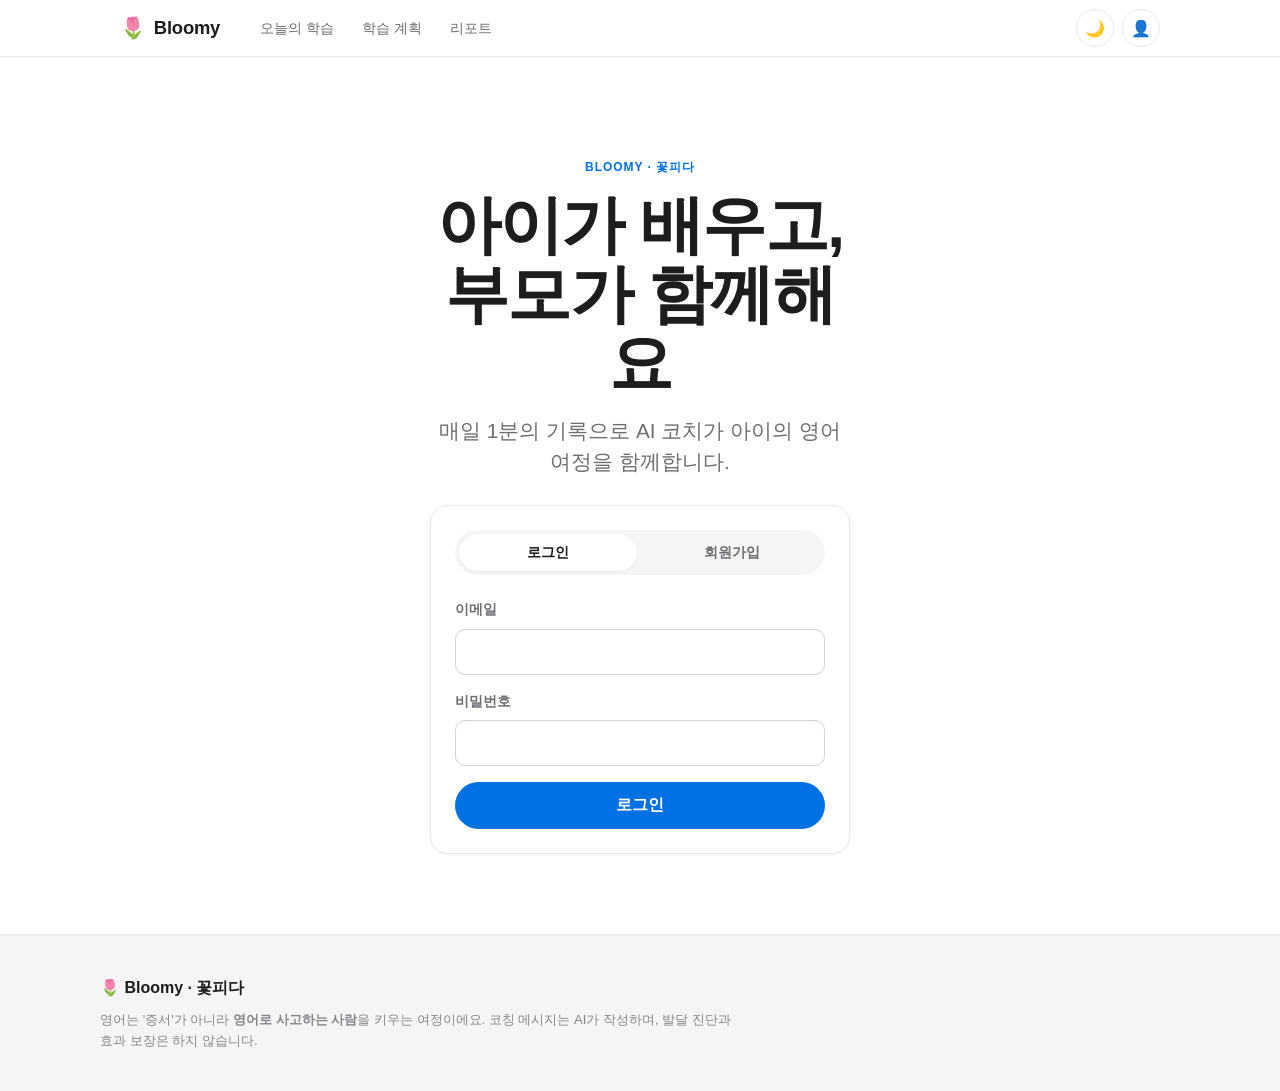
==== commit 31dbdac4: "학습 계획 메뉴 추가: 승인한 4주 계획을 날짜별 진행 상태와 함께 언제든 보기" ====
--- a/learning/index.html
+++ b/learning/index.html
@@ -16,6 +16,7 @@
       </a>
       <nav class="nav" aria-label="주요 메뉴">
         <button class="nav-link" data-nav="today">오늘의 학습</button>
+        <button class="nav-link" data-nav="myplan">학습 계획</button>
         <button class="nav-link" data-nav="report">리포트</button>
       </nav>
       <div class="header-actions">
--- a/learning/css/style.css
+++ b/learning/css/style.css
@@ -241,6 +241,15 @@
   padding: 5px 12px;
 }
 .chip-accent { color: var(--accent); background: var(--accent-soft); }
+.chip-x {
+  border: 0;
+  background: transparent;
+  color: inherit;
+  font-size: 1rem;
+  cursor: pointer;
+  padding: 0 0 0 4px;
+  line-height: 1;
+}
 .ai-badge {
   display: inline-flex;
   align-items: center;
@@ -290,6 +299,8 @@
 }
 .btn-ghost:hover { background: var(--surface-2); }
 .btn-block { width: 100%; }
+.btn-danger { background: var(--danger); }
+.btn-danger:hover { background: color-mix(in srgb, var(--danger) 85%, #000); }
 .btn-sm { padding: 9px 18px; font-size: 0.9rem; }
 
 /* ---------- Forms ---------- */
@@ -464,6 +475,15 @@
 }
 .plan-task { flex: 1; font-size: 0.95rem; }
 .plan-min { font-size: 0.8rem; color: var(--text-tertiary); }
+.plan-row.is-open { cursor: pointer; }
+.plan-row.is-open:hover { border-color: var(--accent); }
+.plan-row.is-today { outline: 2px solid var(--accent); outline-offset: -1px; }
+.plan-src { display: block; font-size: 0.75rem; color: var(--text-tertiary); margin-top: 2px; }
+.plan-cur { font-size: 0.9rem; text-decoration: none; color: var(--accent); padding: 2px 4px; }
+@media (max-width: 480px) {
+  .plan-row { flex-wrap: wrap; gap: 8px 12px; }
+  .plan-task { flex-basis: 100%; order: 5; }
+}
 
 /* ---------- Today ---------- */
 .today-grid {
@@ -689,3 +709,110 @@
   .scale { gap: 6px; }
   .scale-btn { padding: 11px 0; font-size: 0.9rem; }
 }
+
+/* ---------- Privacy consent ---------- */
+.consent-block { margin: 4px 0 12px; }
+.privacy-details {
+  margin-bottom: 12px;
+  padding: 12px 14px;
+  background: var(--bg-elevated);
+  border-radius: var(--radius-sm);
+  font-size: 0.88rem;
+  color: var(--text-secondary);
+}
+.privacy-details summary { cursor: pointer; font-weight: 600; color: var(--text); }
+.privacy-list { margin: 10px 0 0; padding-left: 18px; line-height: 1.6; }
+.privacy-list li + li { margin-top: 6px; }
+.consent-item {
+  display: flex;
+  align-items: flex-start;
+  gap: 10px;
+  margin-bottom: 10px;
+  font-size: 0.92rem;
+  line-height: 1.45;
+  cursor: pointer;
+}
+.consent-item input { margin-top: 3px; width: 18px; height: 18px; flex: none; accent-color: var(--accent); }
+.consent-alt { margin-top: 10px; }
+.danger-zone { margin-top: 16px; }
+.danger-zone .card-title { color: var(--danger); }
+.account-email { overflow-wrap: anywhere; }
+
+/* 카드 자료 안내 (피드백 반영) */
+.guide { border-top: 1px dashed var(--border); padding-top: 12px; display: grid; gap: 8px; text-align: left; }
+.guide-row { display: grid; grid-template-columns: 72px 1fr; gap: 8px; font-size: 14px; line-height: 1.5; }
+.guide-k { color: var(--text-secondary); font-weight: 600; }
+.guide-about summary { cursor: pointer; font-size: 13px; color: var(--text-secondary); }
+.day-picker { display: grid; gap: 4px; max-width: 280px; }
+.speak-btn { border: 0; background: none; cursor: pointer; font-size: 14px; padding: 0 2px; }
+.check-question { font-size: 13px; line-height: 1.5; padding: 10px 12px; border-radius: 10px; background: var(--surface-2); }
+@media (max-width: 480px) { .guide-row { grid-template-columns: 1fr; gap: 2px; } }
+
+/* 누르면 소리 나는 단어·표현·글자 카드 (보호자 피드백) */
+button.word-card, button.phrase-item { font: inherit; color: inherit; cursor: pointer; width: 100%; display: flex; flex-direction: column; align-items: center; gap: 2px; }
+button.phrase-item { align-items: flex-start; text-align: left; }
+button.word-card:active, button.phrase-item:active { transform: scale(0.97); }
+button.word-card:focus-visible, button.phrase-item:focus-visible { outline: 2px solid var(--accent); outline-offset: 2px; }
+.word-card .word-text { font-size: 1.4rem; }
+.word-tap { font-size: 0.8rem; opacity: 0.55; margin-top: 4px; }
+.phrase-en .word-tap { margin-left: 4px; }
+.letter-big { font-size: 2.6rem; font-weight: 800; letter-spacing: 0.02em; line-height: 1.1; }
+.link-btn { border: 0; background: none; padding: 0; color: var(--accent); font: inherit; text-decoration: underline; cursor: pointer; }
+#speakNote[hidden] { display: none !important; }
+
+/* 오늘의 동요 */
+.song-card { border: 1px solid var(--border); border-radius: 16px; padding: 16px; display: grid; gap: 10px; background: var(--surface-2); }
+.song-head { display: flex; gap: 12px; align-items: center; }
+.song-icon { font-size: 28px; line-height: 1; }
+.song-title { font-weight: 700; font-size: 17px; }
+.song-card .btn { justify-self: start; }
+
+/* 오늘의 동요 위치: 넓은 화면은 오른쪽(기록 위), 좁은 화면은 카드 아래 */
+.side-block { margin-bottom: 20px; }
+.song-chip { justify-self: start; }
+.only-wide { display: block; }
+.only-narrow { display: none; }
+@media (max-width: 820px) {
+  .only-wide { display: none; }
+  .only-narrow { display: block; }
+}
+
+/* 칭찬 가이드 */
+.praise-phrases { display: flex; flex-wrap: wrap; gap: 8px; }
+.praise-chip { border: 1px solid var(--border); background: var(--surface-2); color: var(--text); border-radius: 999px; padding: 8px 14px; font-size: 15px; font-weight: 600; cursor: pointer; }
+.praise-chip:hover { border-color: var(--accent); }
+.praise-tips { list-style: none; padding: 0; margin: 14px 0 0; display: grid; gap: 10px; font-size: 14px; line-height: 1.5; }
+.praise-streak { margin-top: 12px; font-size: 14px; line-height: 1.5; }
+
+/* 카드 아래 링크 버튼 줄 */
+.guide-links { display: flex; flex-wrap: wrap; gap: 8px; }
+
+/* 전체 커리큘럼 페이지 */
+.cur-grid { display: grid; grid-template-columns: 1fr 1.2fr; gap: 20px; align-items: start; }
+@media (max-width: 820px) { .cur-grid { grid-template-columns: 1fr; } }
+.cur-steps, .cur-units, .cur-days { list-style: none; padding: 0; margin: 0; display: grid; gap: 6px; }
+.cur-steps li { display: grid; grid-template-columns: 130px 1fr; gap: 8px; padding: 8px 10px; border-radius: 10px; font-size: 14px; }
+.cur-level { color: var(--text-secondary); font-size: 13px; }
+.cur-units li { display: grid; grid-template-columns: 28px 1fr auto; gap: 8px; align-items: baseline; padding: 6px 10px; border-radius: 10px; font-size: 14px; }
+.cur-steps li.is-current, .cur-units li.is-current { background: var(--surface-2); outline: 1px solid var(--accent); }
+.cur-n { color: var(--text-secondary); font-variant-numeric: tabular-nums; }
+.cur-st { text-align: right; white-space: nowrap; }
+.cur-days li { display: grid; grid-template-columns: 48px auto 1fr; gap: 8px; align-items: baseline; font-size: 14px; padding: 6px 0; border-bottom: 1px dashed var(--border); }
+.cur-date { font-variant-numeric: tabular-nums; color: var(--text-secondary); }
+.st { font-size: 12px; padding: 2px 8px; border-radius: 999px; border: 1px solid var(--border); white-space: nowrap; }
+.st-done { border-color: var(--accent); color: var(--accent); }
+.st-today { background: var(--accent); color: #fff; border-color: var(--accent); }
+.st-planned { color: var(--text); }
+.st-missed, .st-later { color: var(--text-secondary); }
+@media (max-width: 480px) {
+  .cur-steps li { grid-template-columns: 1fr; gap: 2px; }
+  .cur-units li { grid-template-columns: 24px 1fr; }
+  .cur-units .cur-st { grid-column: 2; text-align: left; }
+  .cur-days li { grid-template-columns: 44px 1fr; }
+  .cur-days li .small { grid-column: 1 / -1; }
+}
+.cur-path { list-style: none; padding: 0; margin: 0; display: grid; gap: 6px; }
+.cur-path li { display: grid; grid-template-columns: 28px 1fr; gap: 8px; padding: 8px 10px; border-radius: 10px; font-size: 14px; line-height: 1.5; }
+.cur-path li.is-current { background: var(--surface-2); outline: 1px solid var(--accent); }
+.cur-sub { font-size: 15px; font-weight: 700; }
+.mt4 { margin-top: 4px; }
